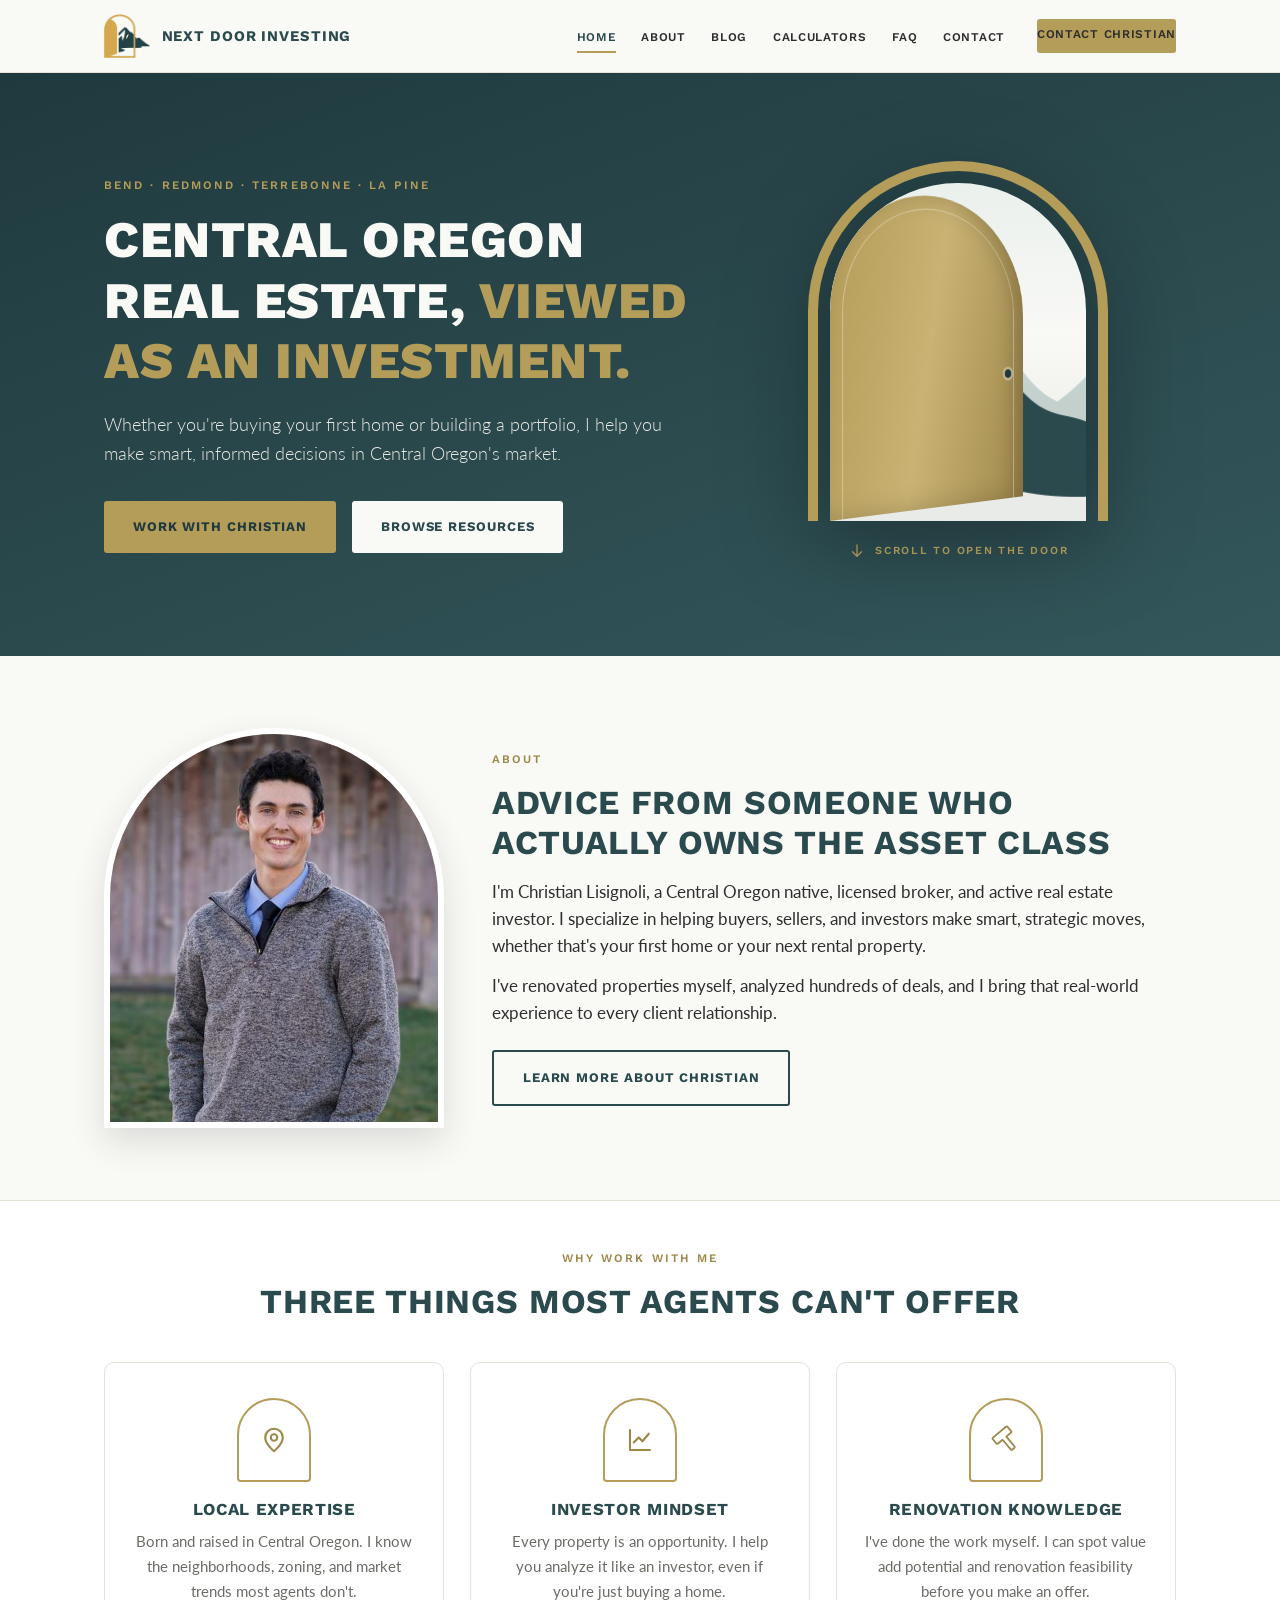
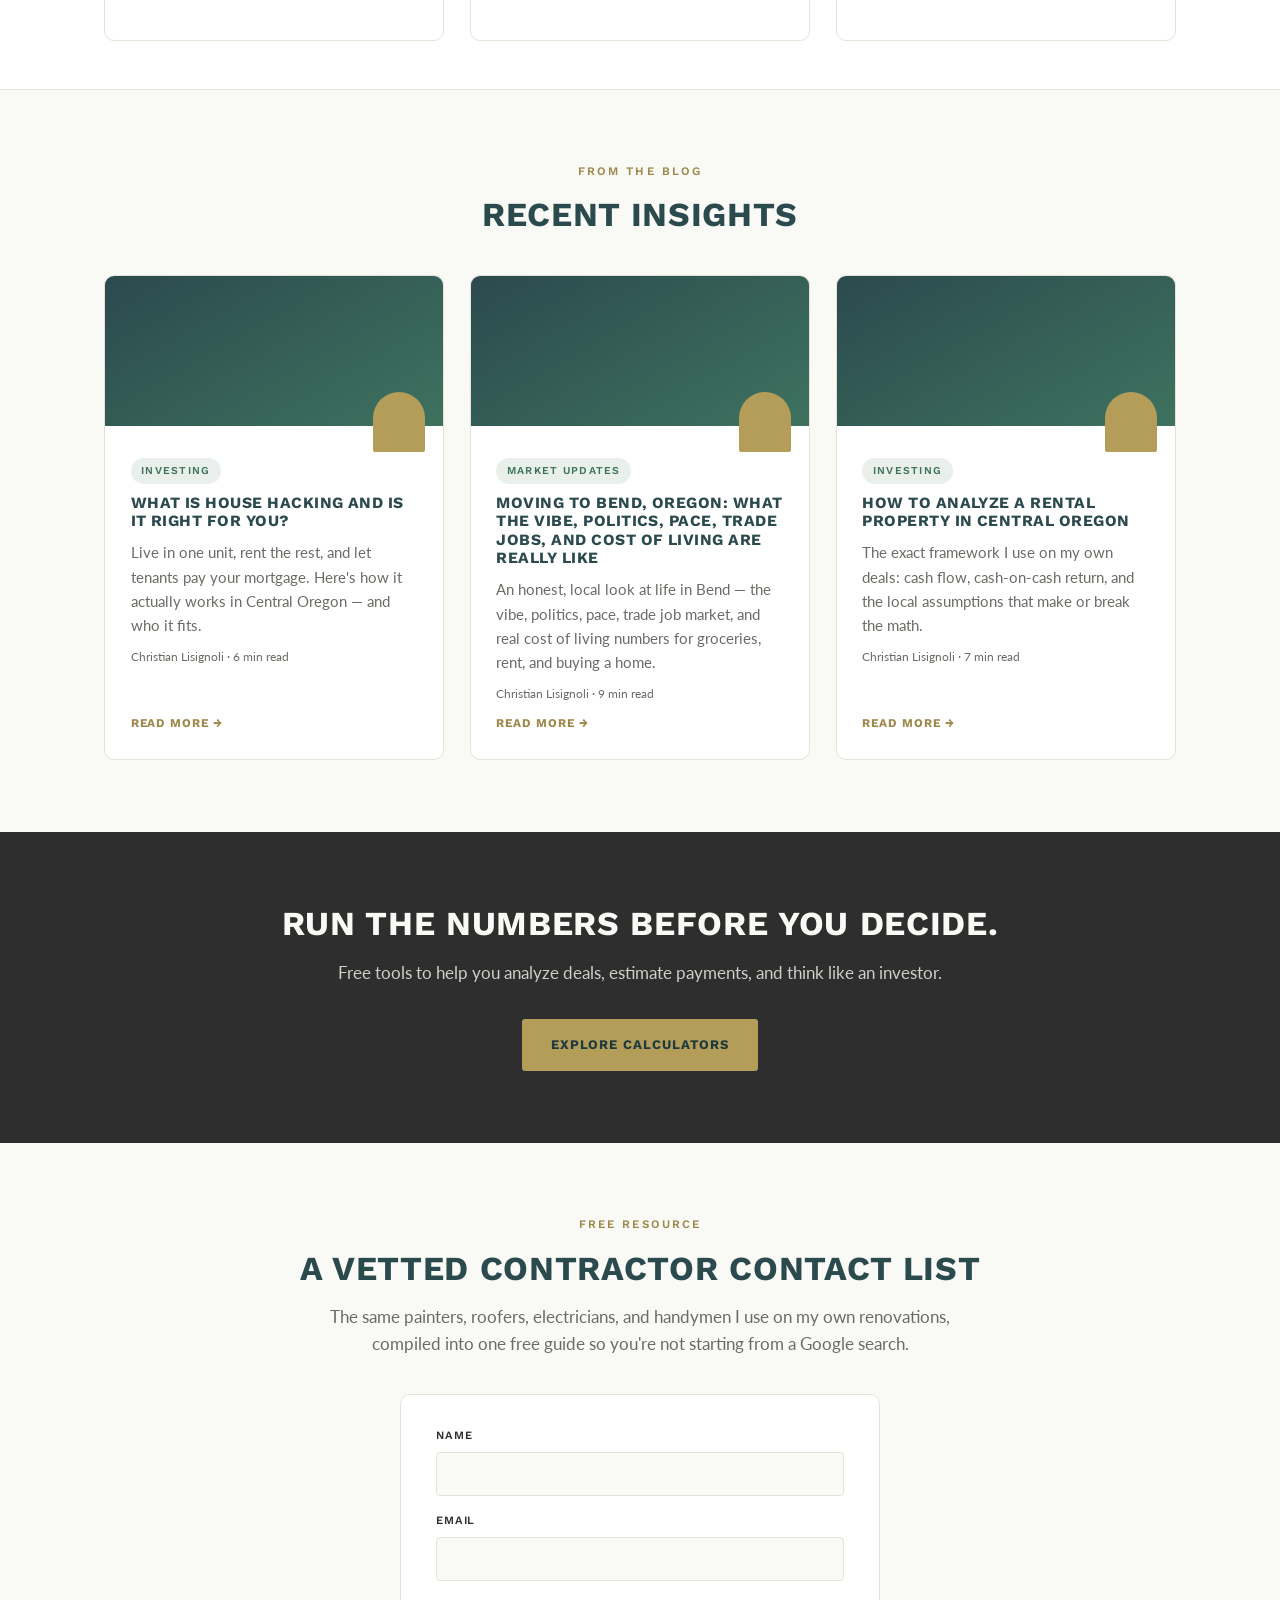
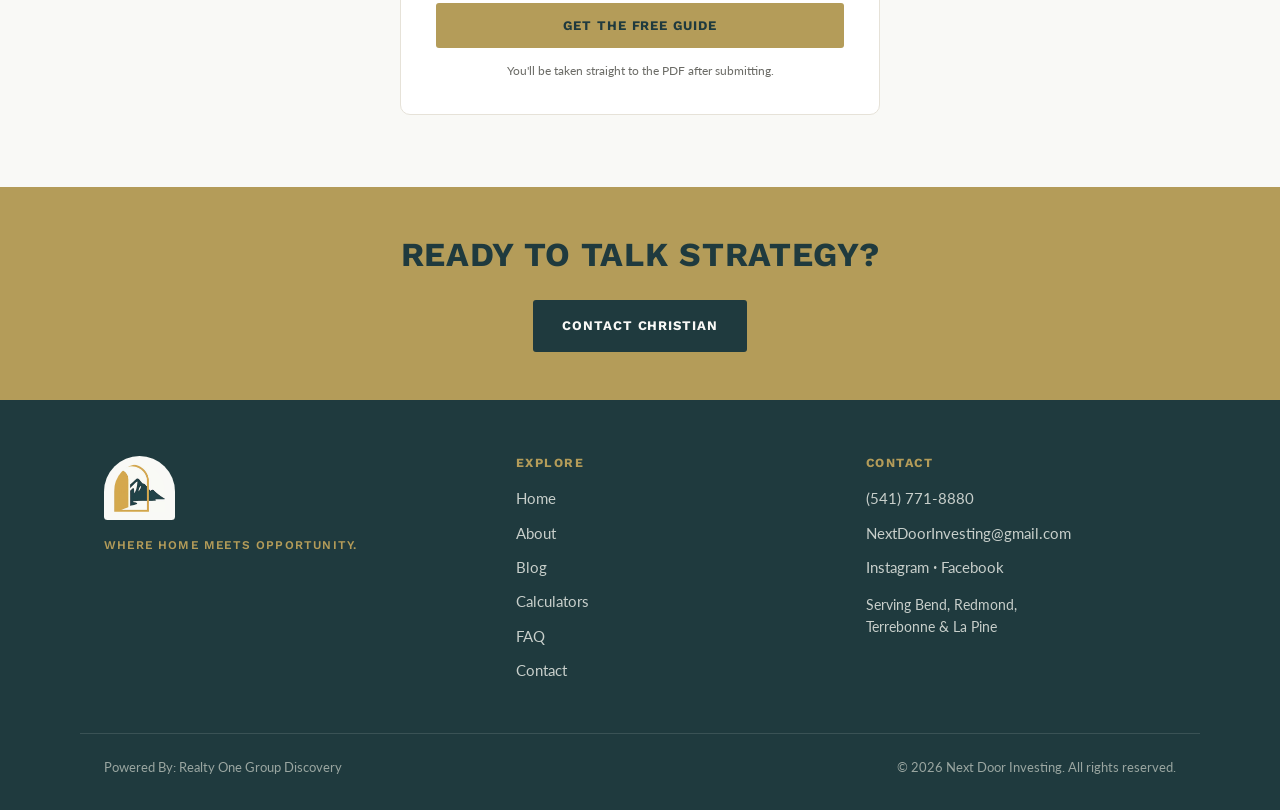
==== index.html @ 7c4bf910 "Update index.html" ====
<!DOCTYPE html>
<html lang="en">
<head>
  <!-- Google tag (gtag.js) -->
<script async src="https://www.googletagmanager.com/gtag/js?id=G-S4TYS4NQ2Z"></script>
<script>
  window.dataLayer = window.dataLayer || [];
  function gtag(){dataLayer.push(arguments);}
  gtag('js', new Date());

  gtag('config', 'G-S4TYS4NQ2Z');
</script>
<meta charset="UTF-8">
<meta name="viewport" content="width=device-width, initial-scale=1.0">
<title>Next Door Investing | Central Oregon Real Estate, Viewed as an Investment</title>
<meta name="description" content="Christian Lisignoli — Central Oregon real estate broker and active investor serving Bend, Redmond, Terrebonne, and La Pine. Smart, educational guidance for buyers, sellers, and investors.">
<link rel="canonical" href="https://www.selloregonhouses.com/">
<meta property="og:title" content="Next Door Investing | Central Oregon Real Estate, Viewed as an Investment">
<meta property="og:description" content="Christian Lisignoli — Central Oregon real estate broker and active investor serving Bend, Redmond, Terrebonne, and La Pine. Smart, educational guidance for buyers, sellers, and investors.">
<meta property="og:type" content="website">
<meta property="og:image" content="https://www.selloregonhouses.com/assets/logo-full.png">
<meta name="twitter:card" content="summary_large_image">
<link rel="preconnect" href="https://fonts.googleapis.com">
<link rel="preconnect" href="https://fonts.gstatic.com" crossorigin>
<link href="https://fonts.googleapis.com/css2?family=Work+Sans:wght@500;600;700;800&family=Lato:wght@300;400;700&display=swap" rel="stylesheet">
<link rel="stylesheet" href="assets/site.css">

</head>
  <script src="assets/booklet-form.js"></script>
<body data-page="home" data-root="">
<a class="skip" href="#main">Skip to content</a>
<svg width="0" height="0" style="position:absolute" aria-hidden="true">
<defs>
<symbol id="i-pin" viewBox="0 0 24 24"><path d="M12 21s-7-5.6-7-11a7 7 0 0 1 14 0c0 5.4-7 11-7 11Z"/><circle cx="12" cy="10" r="2.6"/></symbol>
<symbol id="i-chart" viewBox="0 0 24 24"><path d="M4 4v16h16"/><path d="M7 14l4-4 3 3 5-6"/></symbol>
<symbol id="i-hammer" viewBox="0 0 100 100"><g transform="translate(50,50) rotate(-40) translate(-50,-50)"><path d="M18 20 Q18 16 22 16 L78 16 Q82 16 82 20 L82 38 Q82 42 78 42 L58 42 L58 84 Q58 88 54 88 L46 88 Q42 88 42 84 L42 42 L22 42 Q18 42 18 38 Z" fill="none" stroke="#9D874A" stroke-width="6" stroke-linecap="round" stroke-linejoin="round"/></g></symbol>
<symbol id="i-key" viewBox="0 0 24 24"><circle cx="8" cy="8" r="4"/><path d="M11 11l9 9M17 17l2-2M14.5 19.5l2-2"/></symbol>
<symbol id="i-hands" viewBox="0 0 24 24"><path d="M3 12l4-4 5 2 4-3 5 4"/><path d="M9.5 13.5l2.5 2.5a1.6 1.6 0 0 0 2.3 0l4.7-4.7"/><path d="M3 12v5M21 11v6"/></symbol>
<symbol id="i-duplex" viewBox="0 0 24 24"><path d="M3 21V10l4.5-4L12 10v11M12 21V10l4.5-4L21 10v11M3 21h18"/><path d="M6.2 14h2M15.2 14h2"/></symbol>
<symbol id="i-map" viewBox="0 0 24 24"><path d="M9 4 3 6v14l6-2 6 2 6-2V4l-6 2-6-2ZM9 4v14M15 6v14"/></symbol>
<symbol id="i-arrow" viewBox="0 0 24 24"><path d="M12 4v14M6 13l6 6 6-6"/></symbol>
</defs>
</svg>
<main id="main">

  <div class="hero">
    <div class="wrap">
      <div>
        <span class="eyebrow" style="color:var(--gold)">Bend · Redmond · Terrebonne · La Pine</span>
        <h1>Central Oregon Real Estate, <em>Viewed as an Investment.</em></h1>
        <p>Whether you're buying your first home or building a portfolio, I help you make smart, informed decisions in Central Oregon's market.</p>
        <div class="hero-ctas">
          <a class="btn btn-gold" href="contact.html">Work With Christian</a>
          <a class="btn btn-light" href="blog/index.html">Browse Resources</a>
        </div>
      </div>
      <div class="door-scene" id="doorScene" role="img" aria-label="An open golden door revealing Central Oregon mountains — the Next Door Investing logo, animated">
        <div class="arch-outer">
          <div class="arch-inner">
            <svg class="mtn mtn-back" viewBox="-25 0 300 200" preserveAspectRatio="xMidYMax slice" aria-hidden="true">
              <path fill="#7C9A99" d="M0 200v-92c20-8 34-30 52-34 16 14 22 34 40 40 22-26 30-44 46-48 20 18 28 44 50 54 18-12 26-28 42-32 20 14 30 34 50 40 8 2 14 2 20 0v72Z" opacity=".7"/>
            </svg>
            <svg class="mtn mtn-front" viewBox="-45 0 300 200" preserveAspectRatio="xMidYMax slice" aria-hidden="true">
              <path fill="#2B4A4E" d="M0 200v-44c14-4 24-10 34-20C56 114 78 70 102 48c4-4 8-4 12 0 18 18 30 44 48 60 8 7 16 10 26 12 16 3 30 10 44 20 16 12 36 18 68 18v42Z"/>
              <path fill="#F9F9F6" d="M104 56c-6 8-12 18-18 28 4 2 8 0 12-4l8-10c3 4 5 9 9 12 3-9-5-18-11-26Z" opacity=".95"/>
              <path fill="#F9F9F6" d="M140 96c4 8 9 14 16 18-2-8-6-16-12-22-2 0-4 1-4 4Z" opacity=".9"/>
              <path fill="#F9F9F6" d="M0 178c34 2 58-8 88-10 38-2 66 12 104 12 42 0 78-12 108-22v42H0Z" opacity=".92"/>
            </svg>
            <div class="door" id="theDoor"><span class="knob"></span></div>
          </div>
        </div>
        <div class="scroll-hint" aria-hidden="true"><svg class="icon" style="stroke:var(--gold)"><use href="#i-arrow"/></svg><span>Scroll to open the door</span></div>
      </div>
    </div>
  </div>

  <section>
    <div class="wrap about-snap">
      <div class="about-photo arch"><img src="[data-uri]" alt="Christian Lisignoli, Central Oregon real estate broker and investor"></div>
      <div>
        <span class="eyebrow">About</span>
        <h2>Advice From Someone Who Actually Owns the Asset Class</h2>
        <p style="margin-top:1rem">I'm Christian Lisignoli, a Central Oregon native, licensed broker, and active real estate investor. I specialize in helping buyers, sellers, and investors make smart, strategic moves, whether that's your first home or your next rental property.</p>
        <p style="margin-top:.8rem">I've renovated properties myself, analyzed hundreds of deals, and I bring that real-world experience to every client relationship.</p>
        <p style="margin-top:1.4rem"><a class="btn btn-outline" href="about.html">Learn More About Christian</a></p>
      </div>
    </div>
  </section>

  <section class="section-tight" style="background:var(--white);border-top:1px solid var(--line);border-bottom:1px solid var(--line)">
    <div class="wrap center">
      <span class="eyebrow">Why Work With Me</span>
      <h2>Three Things Most Agents Can't Offer</h2>
      <div class="pillars">
        <div class="pillar">
          <div class="arch-frame"><svg class="icon" aria-hidden="true"><use href="#i-pin"/></svg></div>
          <h3>Local Expertise</h3>
          <p>Born and raised in Central Oregon. I know the neighborhoods, zoning, and market trends most agents don't.</p>
        </div>
        <div class="pillar">
          <div class="arch-frame"><svg class="icon" aria-hidden="true"><use href="#i-chart"/></svg></div>
          <h3>Investor Mindset</h3>
          <p>Every property is an opportunity. I help you analyze it like an investor, even if you're just buying a home.</p>
        </div>
        <div class="pillar">
          <div class="arch-frame"><svg class="icon" aria-hidden="true"><use href="#i-hammer"/></svg></div>
          <h3>Renovation Knowledge</h3>
          <p>I've done the work myself. I can spot value add potential and renovation feasibility before you make an offer.</p>
        </div>
      </div>
    </div>
  </section>

  <section>
    <div class="wrap">
      <div class="center">
        <span class="eyebrow">From the Blog</span>
        <h2>Recent Insights</h2>
      </div>
      <div class="cards" id="homeBlogCards">
  <div class="card">
    <div class="card-img"></div>
    <div class="card-body">
      <span class="tag">Investing</span>
      <h3>What Is House Hacking and Is It Right for You?</h3>
      <p>Live in one unit, rent the rest, and let tenants pay your mortgage.</p>
      <a class="more" href="blog/posts/house-hacking-101.html">Read More →</a>
    </div>
  </div>
  <div class="card">
    <div class="card-img"></div>
    <div class="card-body">
      <span class="tag">Market Updates</span>
      <h3>Moving to Bend, Oregon: What It's Really Like</h3>
      <p>An honest, local look at the vibe, pace, trade jobs, and cost of living.</p>
      <a class="more" href="blog/posts/moving-to-bend-oregon-guide.html">Read More →</a>
    </div>
  </div>
</div>
    </div>
  </section>

  <section class="band-dark">
    <div class="wrap">
      <h2>Run the Numbers Before You Decide.</h2>
      <p>Free tools to help you analyze deals, estimate payments, and think like an investor.</p>
      <a class="btn btn-gold" href="calculators.html">Explore Calculators</a>
    </div>
  </section>

 <section>
    <div class="wrap">
      <div class="center">
        <span class="eyebrow">Free Resource</span>
        <h2>A Vetted Contractor Contact List</h2>
        <p style="margin:1rem auto 0;color:var(--muted)">The same painters, roofers, electricians, and handymen I use on my own renovations, compiled into one free guide so you're not starting from a Google search.</p>
      </div>
      <div style="max-width:480px;margin:2.2rem auto 0;background:var(--white);border:1px solid var(--line);border-radius:10px;padding:2rem 2.2rem">
        <div id="boomlet-formArea">
          <form id="boomletForm">
            <label for="bk_name" style="display:block;font-family:'Work Sans',sans-serif;font-weight:600;font-size:.7rem;letter-spacing:.07em;text-transform:uppercase;margin-bottom:.4rem">Name</label>
            <input id="bk_name" name="name" type="text" required style="width:100%;padding:.75rem .9rem;border:1.5px solid var(--line);border-radius:4px;font-family:'Lato',sans-serif;font-size:.95rem;background:var(--bg);margin-bottom:1rem">
            <label for="bk_email" style="display:block;font-family:'Work Sans',sans-serif;font-weight:600;font-size:.7rem;letter-spacing:.07em;text-transform:uppercase;margin-bottom:.4rem">Email</label>
            <input id="bk_email" name="email" type="email" required style="width:100%;padding:.75rem .9rem;border:1.5px solid var(--line);border-radius:4px;font-family:'Lato',sans-serif;font-size:.95rem;background:var(--bg);margin-bottom:1.4rem">
            <button class="btn btn-gold" type="button" onclick="sendBooklet()" style="width:100%">Get the Free Guide</button>
            <p style="font-size:.78rem;color:var(--muted);margin-top:.8rem;text-align:center">You'll be taken straight to the PDF after submitting.</p>
          </form>
        </div>
      </div>
    </div>
  </section>

  <section class="band-gold section-tight">
    <div class="wrap">
      <h2>Ready to Talk Strategy?</h2>
      <a class="btn" style="background:var(--teal-deep);color:var(--bg)" href="contact.html">Contact Christian</a>
    </div>
  </section>

</main>
<script src="assets/site.js"></script>
<script src="assets/posts-data.js"></script>
<script>
function postCardHome(p){
 return `<div class="card" data-cat="${p.cat}">
   <div class="card-img"></div>
   <div class="card-body">
     <span class="tag">${p.cat}</span>
     <h3>${p.title}</h3>
     <p>${p.excerpt}</p>
     <p style="font-size:.78rem;color:var(--muted)">Christian Lisignoli · ${p.readMins} min read</p>
     <a class="more" href="blog/posts/${p.slug}.html">Read More →</a>
   </div></div>`;
}
const featured = POSTS.slice(0,3);
document.getElementById('homeBlogCards').innerHTML = featured.map(postCardHome).join('');
</script>
<script src="assets/door-animation.js"></script>
</body>
</html>
---- assets/site.css ----
:root{
  --gold:#B49C59;
  --gold-dark:#9D874A;
  --gold-soft:#F0E9D8;
  --teal:#2B4A4E;
  --teal-deep:#1F3A3E;
  --charcoal:#2E2E2E;
  --forest:#3E725F;
  --bg:#F9F9F6;
  --white:#FFFFFF;
  --line:#E6E2D8;
  --muted:#6B6B66;
}
*{margin:0;padding:0;box-sizing:border-box}
html{scroll-behavior:smooth}
body{font-family:'Lato',sans-serif;font-weight:400;color:var(--charcoal);background:var(--bg);line-height:1.65;font-size:16.5px}
h1,h2,h3,h4{font-family:'Work Sans',sans-serif;text-transform:uppercase;color:var(--teal);line-height:1.18}
h1{font-weight:800;letter-spacing:.01em}
h2{font-weight:700;font-size:clamp(1.5rem,3vw,2.1rem);letter-spacing:.02em}
h3{font-weight:700;font-size:1.05rem;letter-spacing:.04em}
p{max-width:68ch}
a{color:var(--forest)}
img{max-width:100%;display:block}
.wrap{max-width:1120px;margin:0 auto;padding:0 24px}
.eyebrow{font-family:'Work Sans',sans-serif;font-weight:600;text-transform:uppercase;letter-spacing:.18em;font-size:.72rem;color:var(--gold-dark);display:block;margin-bottom:.9rem}
.btn{display:inline-block;font-family:'Work Sans',sans-serif;font-weight:700;text-transform:uppercase;letter-spacing:.07em;font-size:.82rem;padding:.95rem 1.8rem;border-radius:3px;text-decoration:none;cursor:pointer;border:none;transition:transform .15s ease, box-shadow .15s ease}
.btn:focus-visible{outline:3px solid var(--forest);outline-offset:2px}
.btn-gold{background:var(--gold);color:var(--teal-deep)}
.btn-gold:hover{transform:translateY(-2px);box-shadow:0 8px 20px rgba(180,156,89,.35)}
.btn-outline{background:transparent;color:var(--teal);border:2px solid var(--teal)}
.btn-outline:hover{background:var(--teal);color:var(--bg)}
.btn-light{background:var(--bg);color:var(--teal)}
.btn-light:hover{transform:translateY(-2px)}

/* ---------- Nav ---------- */
header{position:sticky;top:0;z-index:50;background:rgba(249,249,246,.94);backdrop-filter:blur(8px);border-bottom:1px solid var(--line)}
.nav{display:flex;align-items:center;justify-content:space-between;height:72px}
.nav-logo{display:flex;align-items:center;gap:.7rem;text-decoration:none}
.nav-logo img{height:44px;width:auto}
.nav-logo span{font-family:'Work Sans',sans-serif;font-weight:700;text-transform:uppercase;letter-spacing:.06em;font-size:.92rem;color:var(--teal)}
.nav-links{display:flex;align-items:center;gap:1.6rem;list-style:none}
.nav-links a{font-family:'Work Sans',sans-serif;font-weight:600;text-transform:uppercase;letter-spacing:.06em;font-size:.74rem;color:var(--charcoal);text-decoration:none;padding:.4rem 0;border-bottom:2px solid transparent}
.nav-links a:hover,.nav-links a.active{color:var(--teal);border-bottom-color:var(--gold)}
.nav-cta{margin-left:.4rem;padding:.7rem 1.2rem;font-size:.74rem}
.hamburger{display:none;background:none;border:none;cursor:pointer;padding:8px}
.hamburger span{display:block;width:24px;height:2.5px;background:var(--teal);margin:5px 0;transition:.2s}
@media(max-width:920px){
  .nav-links{position:fixed;inset:72px 0 auto 0;background:var(--bg);flex-direction:column;gap:0;padding:1rem 0 1.5rem;border-bottom:1px solid var(--line);display:none}
  .nav-links.open{display:flex}
  .nav-links li{width:100%;text-align:center}
  .nav-links a{display:block;padding:.85rem 0}
  .hamburger{display:block}
}

/* ---------- Page switching ---------- */
.page{display:none}
.page.active{display:block;animation:fadein .35s ease}
@keyframes fadein{from{opacity:0;transform:translateY(8px)}to{opacity:1;transform:none}}
@media(prefers-reduced-motion:reduce){.page.active{animation:none}.btn:hover{transform:none}}

/* ---------- Hero ---------- */
.hero{position:relative;background:linear-gradient(160deg,var(--teal-deep) 0%,var(--teal) 55%,#33575B 100%);color:var(--bg);overflow:hidden}
.hero .wrap{display:grid;grid-template-columns:1.15fr .85fr;gap:3rem;align-items:center;padding-top:5.5rem;padding-bottom:5.5rem}
.hero h1{color:var(--bg);font-size:clamp(2rem,4.4vw,3.2rem);margin-bottom:1.2rem}
.hero h1 em{font-style:normal;color:var(--gold)}
.hero p{font-size:1.12rem;font-weight:300;color:#E8E8E2;margin-bottom:2rem}
.hero-ctas{display:flex;gap:1rem;flex-wrap:wrap}
/* ---- Interactive door (logo brought to life) ---- */
.door-scene{justify-self:center;text-align:center;perspective:1100px}
.arch-outer{width:min(300px,72vw);aspect-ratio:300/360;border:10px solid var(--gold);border-bottom:none;border-radius:999px 999px 0 0;padding:12px 12px 0;background:transparent;filter:drop-shadow(0 22px 44px rgba(0,0,0,.35))}
.arch-inner{position:relative;width:100%;height:100%;border-radius:999px 999px 0 0;overflow:hidden;background:linear-gradient(180deg,#EAF0EC 0%,#F9F9F6 45%,#E4E9E2 100%);perspective:900px}
.mtn{position:absolute;left:-12%;right:-12%;bottom:0;width:124%;height:78%;will-change:transform}
.mtn-back{height:88%;opacity:.55}
.door{position:absolute;inset:0;background:linear-gradient(100deg,var(--gold) 0%,#C9B273 48%,var(--gold-dark) 100%);border-radius:999px 999px 0 0;transform-origin:left center;transform:rotateY(12deg);will-change:transform;box-shadow:inset -14px 0 28px rgba(0,0,0,.18)}
.door::after{content:'';position:absolute;inset:14px 14px 0;border:1.5px solid rgba(249,249,246,.4);border-bottom:none;border-radius:999px 999px 0 0}
.knob{position:absolute;right:18px;top:56%;width:10px;height:10px;border-radius:50%;background:var(--teal-deep);box-shadow:0 0 0 3px rgba(249,249,246,.35)}
.scroll-hint{margin-top:1.3rem;display:inline-flex;align-items:center;gap:.55rem;font-family:'Work Sans',sans-serif;font-weight:600;font-size:.68rem;letter-spacing:.16em;text-transform:uppercase;color:var(--gold);opacity:.9;transition:opacity .4s}
.scroll-hint .icon{width:18px;height:18px;animation:bob 1.8s ease-in-out infinite}
.scroll-hint.gone{opacity:0}
@keyframes bob{0%,100%{transform:translateY(0)}50%{transform:translateY(5px)}}
@media(prefers-reduced-motion:reduce){.scroll-hint .icon{animation:none}.door{transform:rotateY(78deg)!important}.mtn{transform:none!important}}
@media(max-width:820px){.door-scene{margin-top:.5rem}}
.hero-mountains{position:absolute;bottom:-2px;left:0;right:0;height:90px;opacity:.18;pointer-events:none}
@media(max-width:820px){.hero .wrap{grid-template-columns:1fr;padding-top:3.5rem;padding-bottom:3.5rem}}

/* ---------- Sections ---------- */
section{padding:4.5rem 0}
.section-tight{padding:3rem 0}
.center{text-align:center}
.center p{margin-left:auto;margin-right:auto}

/* Arch motif — the signature element */
.arch{border-radius:999px 999px 10px 10px;overflow:hidden}
.arch-frame{width:74px;height:84px;border-radius:60px 60px 6px 6px;border:2.5px solid var(--gold);display:flex;align-items:center;justify-content:center;margin:0 auto 1.1rem;background:var(--white)}
.icon{width:30px;height:30px;fill:none;stroke:var(--gold-dark);stroke-width:1.7;stroke-linecap:round;stroke-linejoin:round}

/* About snapshot */
.about-snap{display:grid;grid-template-columns:340px 1fr;gap:3rem;align-items:center}
.about-photo{aspect-ratio:340/400;background:linear-gradient(170deg,var(--gold-soft),#DCD4BD);position:relative;border:6px solid var(--white);box-shadow:0 14px 34px rgba(46,46,46,.14)}
.about-photo img{width:100%;height:100%;object-fit:cover;object-position:top center}
@media(max-width:820px){.about-snap{grid-template-columns:1fr}.about-photo{max-width:300px;margin:0 auto}}

/* Pillars */
.pillars{display:grid;grid-template-columns:repeat(3,1fr);gap:1.6rem;margin-top:2.5rem}
.pillar{background:var(--white);border:1px solid var(--line);border-radius:10px;padding:2.2rem 1.7rem;text-align:center}
.pillar h3{margin-bottom:.6rem}
.pillar p{font-size:.95rem;color:var(--muted)}
@media(max-width:820px){.pillars{grid-template-columns:1fr}}

/* Cards */
.cards{display:grid;grid-template-columns:repeat(3,1fr);gap:1.6rem;margin-top:2.5rem}
@media(max-width:820px){.cards{grid-template-columns:1fr}}
.card{background:var(--white);border:1px solid var(--line);border-radius:10px;overflow:hidden;display:flex;flex-direction:column}
.card-img{height:150px;background:linear-gradient(150deg,var(--teal),var(--forest));position:relative}
.card-img::after{content:'';position:absolute;right:18px;bottom:-26px;width:52px;height:60px;border-radius:40px 40px 4px 4px;background:var(--gold)}
.card-body{padding:2rem 1.6rem 1.6rem;display:flex;flex-direction:column;gap:.6rem;flex:1}
.tag{align-self:flex-start;font-family:'Work Sans',sans-serif;font-weight:600;font-size:.66rem;letter-spacing:.12em;text-transform:uppercase;color:var(--forest);background:#E9F0EC;padding:.28rem .65rem;border-radius:99px}
.card h3{font-size:.98rem;letter-spacing:.03em}
.card p{font-size:.92rem;color:var(--muted)}
.card a.more{font-family:'Work Sans',sans-serif;font-weight:700;font-size:.74rem;letter-spacing:.08em;text-transform:uppercase;text-decoration:none;color:var(--gold-dark);margin-top:auto}
.card a.more:hover{color:var(--teal)}

/* Dark CTA band */
.band-dark{background:var(--charcoal);color:var(--bg);text-align:center}
.band-dark h2{color:var(--bg)}
.band-dark p{color:#CFCFC9;margin:1rem auto 2rem}
.band-gold{background:var(--gold);text-align:center}
.band-gold h2{color:var(--teal-deep);margin-bottom:1.6rem}

/* Testimonials */
.quote-cards{display:grid;grid-template-columns:repeat(auto-fit,minmax(280px,1fr));gap:1.6rem;margin-top:2.5rem}
.quote{background:var(--white);border:1px solid var(--line);border-radius:10px;padding:1.9rem 1.7rem}
.stars{color:var(--gold);letter-spacing:.15em;font-size:.95rem;margin-bottom:.8rem}
.quote p{font-size:.95rem;color:var(--charcoal)}
.quote .who{margin-top:1rem;font-family:'Work Sans',sans-serif;font-weight:600;font-size:.74rem;letter-spacing:.08em;text-transform:uppercase;color:var(--forest)}

/* Stats */
.stats{display:grid;grid-template-columns:repeat(3,1fr);gap:1.6rem;text-align:center;margin-top:2.5rem}
.stat{background:var(--white);border:1px solid var(--line);border-radius:10px;padding:2rem 1rem}
.stat .num{font-family:'Work Sans',sans-serif;font-weight:800;font-size:2rem;color:var(--gold-dark)}
.stat .lbl{font-size:.85rem;color:var(--muted);text-transform:uppercase;letter-spacing:.07em;font-family:'Work Sans',sans-serif;font-weight:600}
@media(max-width:700px){.stats{grid-template-columns:1fr}}

/* Specialties grid */
.spec-grid{display:grid;grid-template-columns:repeat(3,1fr);gap:1.6rem;margin-top:2.5rem}
@media(max-width:820px){.spec-grid{grid-template-columns:1fr 1fr}}
@media(max-width:560px){.spec-grid{grid-template-columns:1fr}}
.spec{background:var(--white);border:1px solid var(--line);border-radius:10px;padding:1.9rem 1.5rem;text-align:center}
.spec h3{font-size:.88rem;margin-top:.2rem}

/* Blog */
.filter-bar{display:flex;flex-wrap:wrap;gap:.6rem;margin:2rem 0 1rem}
.filter-bar button{font-family:'Work Sans',sans-serif;font-weight:600;font-size:.72rem;letter-spacing:.08em;text-transform:uppercase;padding:.5rem 1rem;border-radius:99px;border:1.5px solid var(--line);background:var(--white);color:var(--charcoal);cursor:pointer}
.filter-bar button.on{background:var(--teal);border-color:var(--teal);color:var(--bg)}
.newsletter{background:var(--white);border:1px solid var(--line);border-radius:10px;padding:2.2rem;margin-top:3rem;display:grid;grid-template-columns:1fr auto;gap:2rem;align-items:center}
@media(max-width:760px){.newsletter{grid-template-columns:1fr}}
.newsletter form{display:flex;gap:.7rem;flex-wrap:wrap}
.newsletter input{padding:.85rem 1rem;border:1.5px solid var(--line);border-radius:4px;font-family:'Lato',sans-serif;font-size:.95rem;min-width:170px}

/* Calculators */
.calc-grid{display:grid;grid-template-columns:1fr 1fr;gap:1.8rem;margin-top:2.5rem}
@media(max-width:920px){.calc-grid{grid-template-columns:1fr}}
.calc{background:var(--white);border:1px solid var(--line);border-radius:10px;padding:2.1rem 1.9rem;border-top:5px solid var(--gold)}
.calc h3{margin-bottom:.4rem}
.calc .sub{font-size:.88rem;color:var(--muted);margin-bottom:1.4rem}
.calc label{display:block;font-family:'Work Sans',sans-serif;font-weight:600;font-size:.7rem;letter-spacing:.07em;text-transform:uppercase;color:var(--charcoal);margin:.85rem 0 .3rem}
.calc input{width:100%;padding:.7rem .85rem;border:1.5px solid var(--line);border-radius:4px;font-family:'Lato',sans-serif;font-size:1rem;background:var(--bg)}
.calc input:focus{outline:2px solid var(--gold);border-color:var(--gold)}
.in-row{display:grid;grid-template-columns:1fr 1fr;gap:1rem}
@media(max-width:560px){.in-row{grid-template-columns:1fr}}
.calc-out{margin-top:1.5rem;background:var(--bg);border:1.5px solid var(--gold);border-radius:60px 60px 8px 8px;padding:1.8rem 1.5rem 1.4rem;text-align:center}
.calc-out .big{font-family:'Work Sans',sans-serif;font-weight:800;font-size:1.7rem;color:var(--gold-dark)}
.calc-out .lbl{font-family:'Work Sans',sans-serif;font-weight:600;font-size:.68rem;letter-spacing:.1em;text-transform:uppercase;color:var(--muted)}
.calc-out .rows{margin-top:1rem;display:grid;gap:.35rem;text-align:left}
.calc-out .rows div{display:flex;justify-content:space-between;font-size:.92rem;border-bottom:1px dashed var(--line);padding:.3rem 0}
.calc-out .rows b{color:var(--teal)}
.calc .note{font-size:.8rem;color:var(--muted);margin-top:1rem;font-style:italic}
.calc .talk{margin-top:1.1rem;display:block;font-family:'Work Sans',sans-serif;font-weight:700;font-size:.74rem;letter-spacing:.08em;text-transform:uppercase;color:var(--gold-dark);text-decoration:none}
.calc .talk:hover{color:var(--teal)}

/* FAQ */
.faq-cat{margin-top:2.8rem}
.faq-cat h2{font-size:1.15rem;border-left:4px solid var(--gold);padding-left:.9rem;margin-bottom:1.1rem}
details{background:var(--white);border:1px solid var(--line);border-radius:8px;margin-bottom:.7rem;overflow:hidden}
summary{cursor:pointer;padding:1.05rem 1.3rem;font-family:'Work Sans',sans-serif;font-weight:600;font-size:.88rem;color:var(--teal);list-style:none;display:flex;justify-content:space-between;align-items:center;gap:1rem}
summary::-webkit-details-marker{display:none}
summary::after{content:'+';font-size:1.3rem;color:var(--gold-dark);flex-shrink:0;transition:transform .2s}
details[open] summary::after{transform:rotate(45deg)}
details .a{padding:0 1.3rem 1.2rem;font-size:.95rem;color:var(--charcoal)}
details .a p{margin-bottom:.6rem}

/* Contact */
.contact-grid{display:grid;grid-template-columns:1.2fr .8fr;gap:3rem;margin-top:2.5rem}
@media(max-width:820px){.contact-grid{grid-template-columns:1fr}}
.cform{background:var(--white);border:1px solid var(--line);border-radius:10px;padding:2.2rem}
.cform label{display:block;font-family:'Work Sans',sans-serif;font-weight:600;font-size:.7rem;letter-spacing:.07em;text-transform:uppercase;margin:1rem 0 .3rem}
.cform input,.cform select,.cform textarea{width:100%;padding:.8rem .9rem;border:1.5px solid var(--line);border-radius:4px;font-family:'Lato',sans-serif;font-size:.98rem;background:var(--bg)}
.cform input:focus,.cform select:focus,.cform textarea:focus{outline:2px solid var(--gold);border-color:var(--gold)}
.cinfo{display:flex;flex-direction:column;gap:1.2rem}
.cinfo .block{background:var(--white);border:1px solid var(--line);border-radius:10px;padding:1.6rem}
.cinfo .block h3{font-size:.82rem;margin-bottom:.45rem}
.region{font-family:'Work Sans',sans-serif;font-weight:600;font-size:.78rem;letter-spacing:.1em;text-transform:uppercase;color:var(--forest)}

/* Footer */
footer{background:var(--teal-deep);color:#C8CFCB;padding:3.5rem 0 2rem;margin-top:0}
.foot-grid{display:grid;grid-template-columns:1.2fr 1fr 1fr;gap:2.5rem}
@media(max-width:760px){.foot-grid{grid-template-columns:1fr}}
footer img{height:64px;width:auto;background:var(--bg);border-radius:40px 40px 4px 4px;padding:8px 10px}
footer h4{color:var(--gold);font-size:.78rem;letter-spacing:.12em;margin-bottom:.9rem}
footer ul{list-style:none}
footer li{margin-bottom:.45rem}
footer a{color:#C8CFCB;text-decoration:none;font-size:.92rem}
footer a:hover{color:var(--gold)}
.foot-tag{font-family:'Work Sans',sans-serif;font-weight:600;font-size:.74rem;letter-spacing:.1em;text-transform:uppercase;color:var(--gold);margin-top:1rem}
.foot-bottom{border-top:1px solid rgba(255,255,255,.12);margin-top:2.6rem;padding-top:1.4rem;display:flex;justify-content:space-between;gap:1rem;flex-wrap:wrap;font-size:.82rem;color:#9AA6A1}
.skip{position:absolute;left:-9999px;top:0;background:var(--gold);color:var(--teal-deep);padding:.6rem 1rem;z-index:100;font-family:'Work Sans',sans-serif}
.skip:focus{left:0}

/* ---------- Multi-page additions: header/footer used site-wide ---------- */
.nav-links a.active{color:var(--teal);border-bottom-color:var(--gold)}

/* ---------- Blog listing page (standalone) ---------- */
.breadcrumb{font-family:'Work Sans',sans-serif;font-weight:600;font-size:.72rem;letter-spacing:.07em;text-transform:uppercase;color:var(--muted);margin-bottom:1.2rem}
.breadcrumb a{color:var(--forest);text-decoration:none}
.breadcrumb a:hover{text-decoration:underline}
.breadcrumb span{color:var(--muted);margin:0 .4rem}

/* ---------- Article page ---------- */
.article-hero{background:linear-gradient(160deg,var(--teal-deep) 0%,var(--teal) 100%);color:var(--bg);padding:3.5rem 0 3rem}
.article-hero .wrap{max-width:760px}
.article-hero .tag{background:rgba(249,249,246,.14);color:var(--gold)}
.article-hero h1{color:var(--bg);font-size:clamp(1.6rem,3.6vw,2.4rem);margin:1rem 0 1.2rem}
.article-meta{display:flex;gap:1.2rem;flex-wrap:wrap;font-size:.85rem;color:#C9D2CE;font-family:'Work Sans',sans-serif;letter-spacing:.03em}
.article-body{max-width:700px;margin:0 auto;padding:3rem 24px}
.article-body p{max-width:none;margin-bottom:1.3rem;font-size:1.05rem}
.article-body h2{font-size:1.4rem;margin:2.4rem 0 1rem}
.article-body h3{font-size:1.1rem;margin:1.8rem 0 .8rem;text-transform:none;color:var(--charcoal);font-weight:700}
.article-body ul,.article-body ol{margin:0 0 1.3rem 1.4rem}
.article-body li{margin-bottom:.5rem;font-size:1.05rem}
.article-body blockquote{border-left:4px solid var(--gold);padding:.4rem 0 .4rem 1.3rem;margin:1.6rem 0;font-style:italic;color:var(--teal);font-size:1.08rem}
.article-callout{background:var(--gold-soft);border-radius:8px;padding:1.5rem 1.7rem;margin:2rem 0;border-left:4px solid var(--gold)}
.article-callout p{margin-bottom:0;font-size:.98rem}
.share-row{display:flex;align-items:center;gap:1rem;margin:2.5rem 0;padding:1.5rem 0;border-top:1px solid var(--line);border-bottom:1px solid var(--line)}
.share-row span{font-family:'Work Sans',sans-serif;font-weight:600;font-size:.74rem;letter-spacing:.08em;text-transform:uppercase;color:var(--muted)}
.share-row a{display:flex;align-items:center;justify-content:center;width:36px;height:36px;border-radius:50%;background:var(--bg);border:1px solid var(--line);color:var(--teal);text-decoration:none}
.share-row a:hover{background:var(--gold);color:var(--teal-deep);border-color:var(--gold)}
.author-box{display:flex;gap:1.2rem;align-items:center;background:var(--white);border:1px solid var(--line);border-radius:10px;padding:1.6rem;margin-top:2.5rem}
.author-box img{width:64px;height:64px;border-radius:50%;object-fit:cover;flex-shrink:0}
.author-box h4{font-size:.85rem;margin-bottom:.3rem;color:var(--teal)}
.author-box p{font-size:.88rem;color:var(--muted);margin:0}
.related-posts{background:var(--white);border-top:1px solid var(--line);padding:3.5rem 0}
.cta-inline{background:var(--charcoal);color:var(--bg);border-radius:10px;padding:2.2rem;text-align:center;margin:2.5rem 0}
.cta-inline h3{color:var(--bg);margin-bottom:.8rem;font-size:1.05rem}
.cta-inline a{margin-top:.3rem}
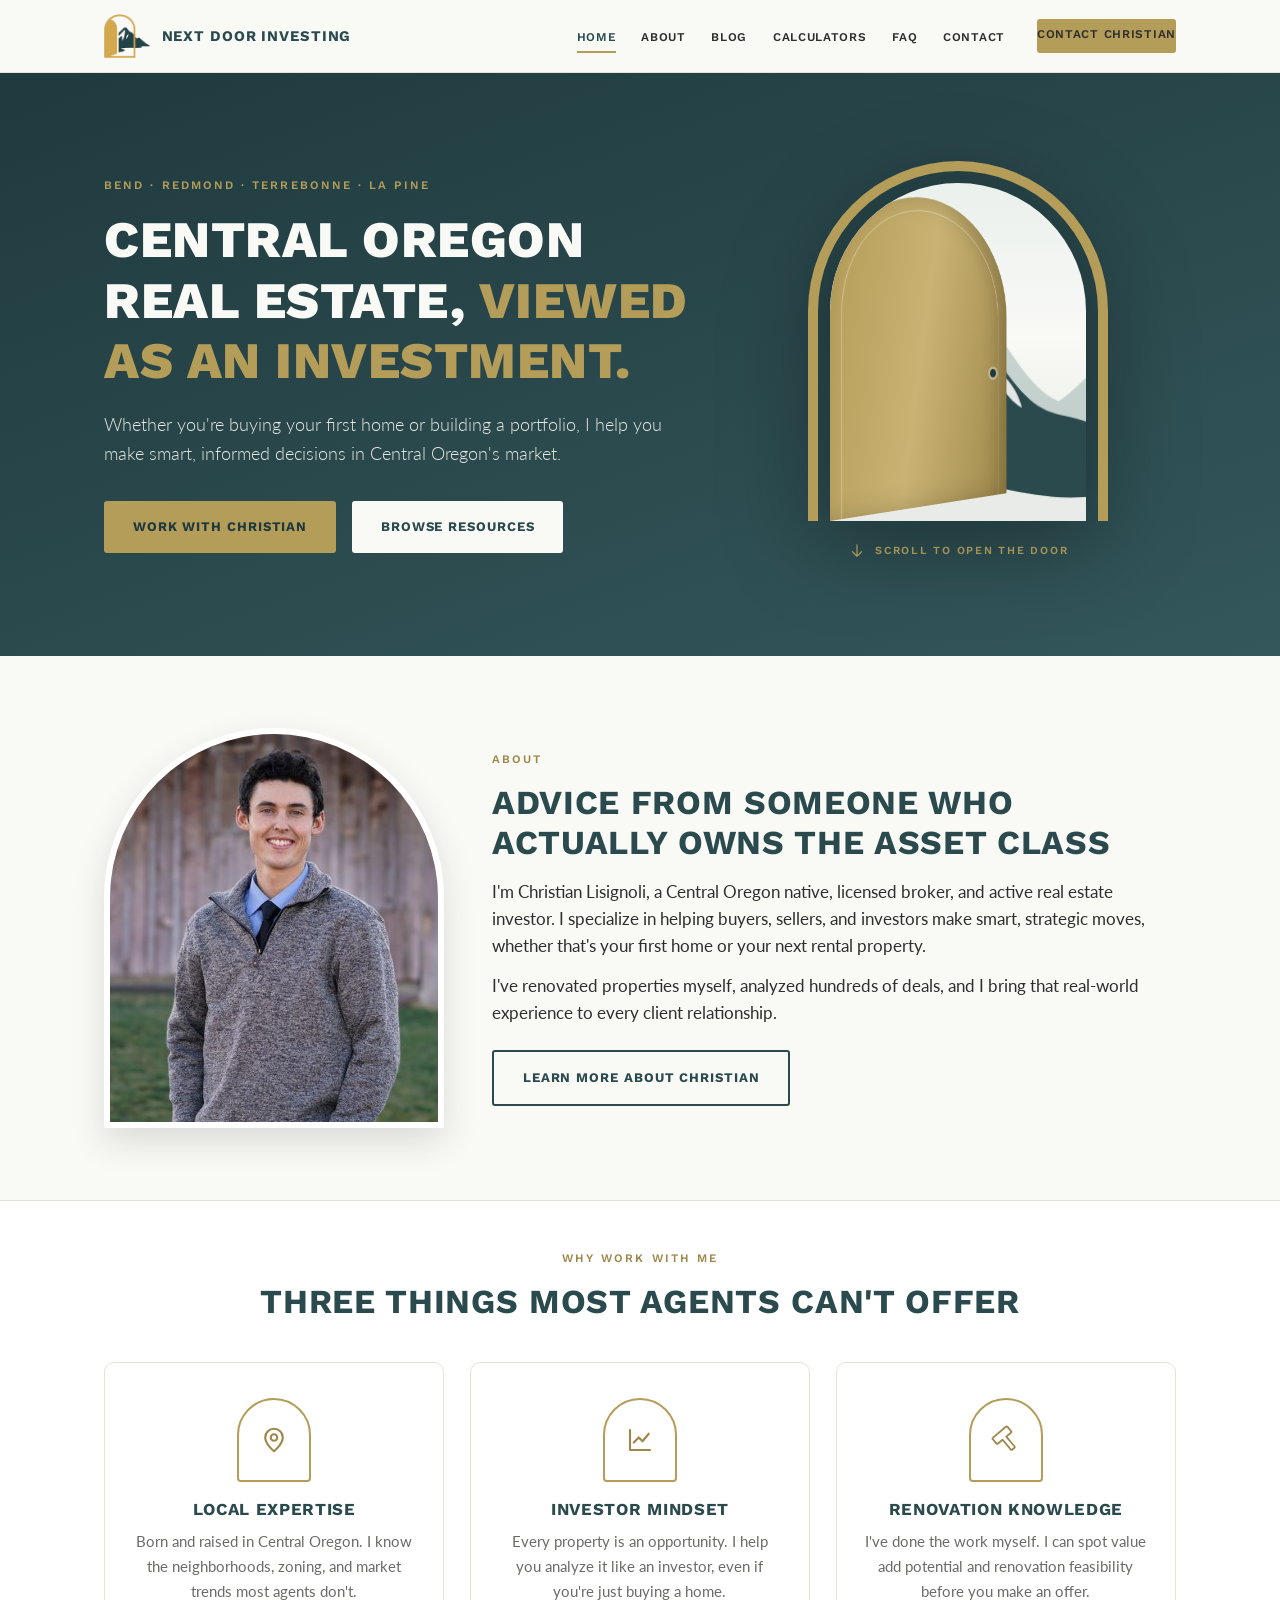
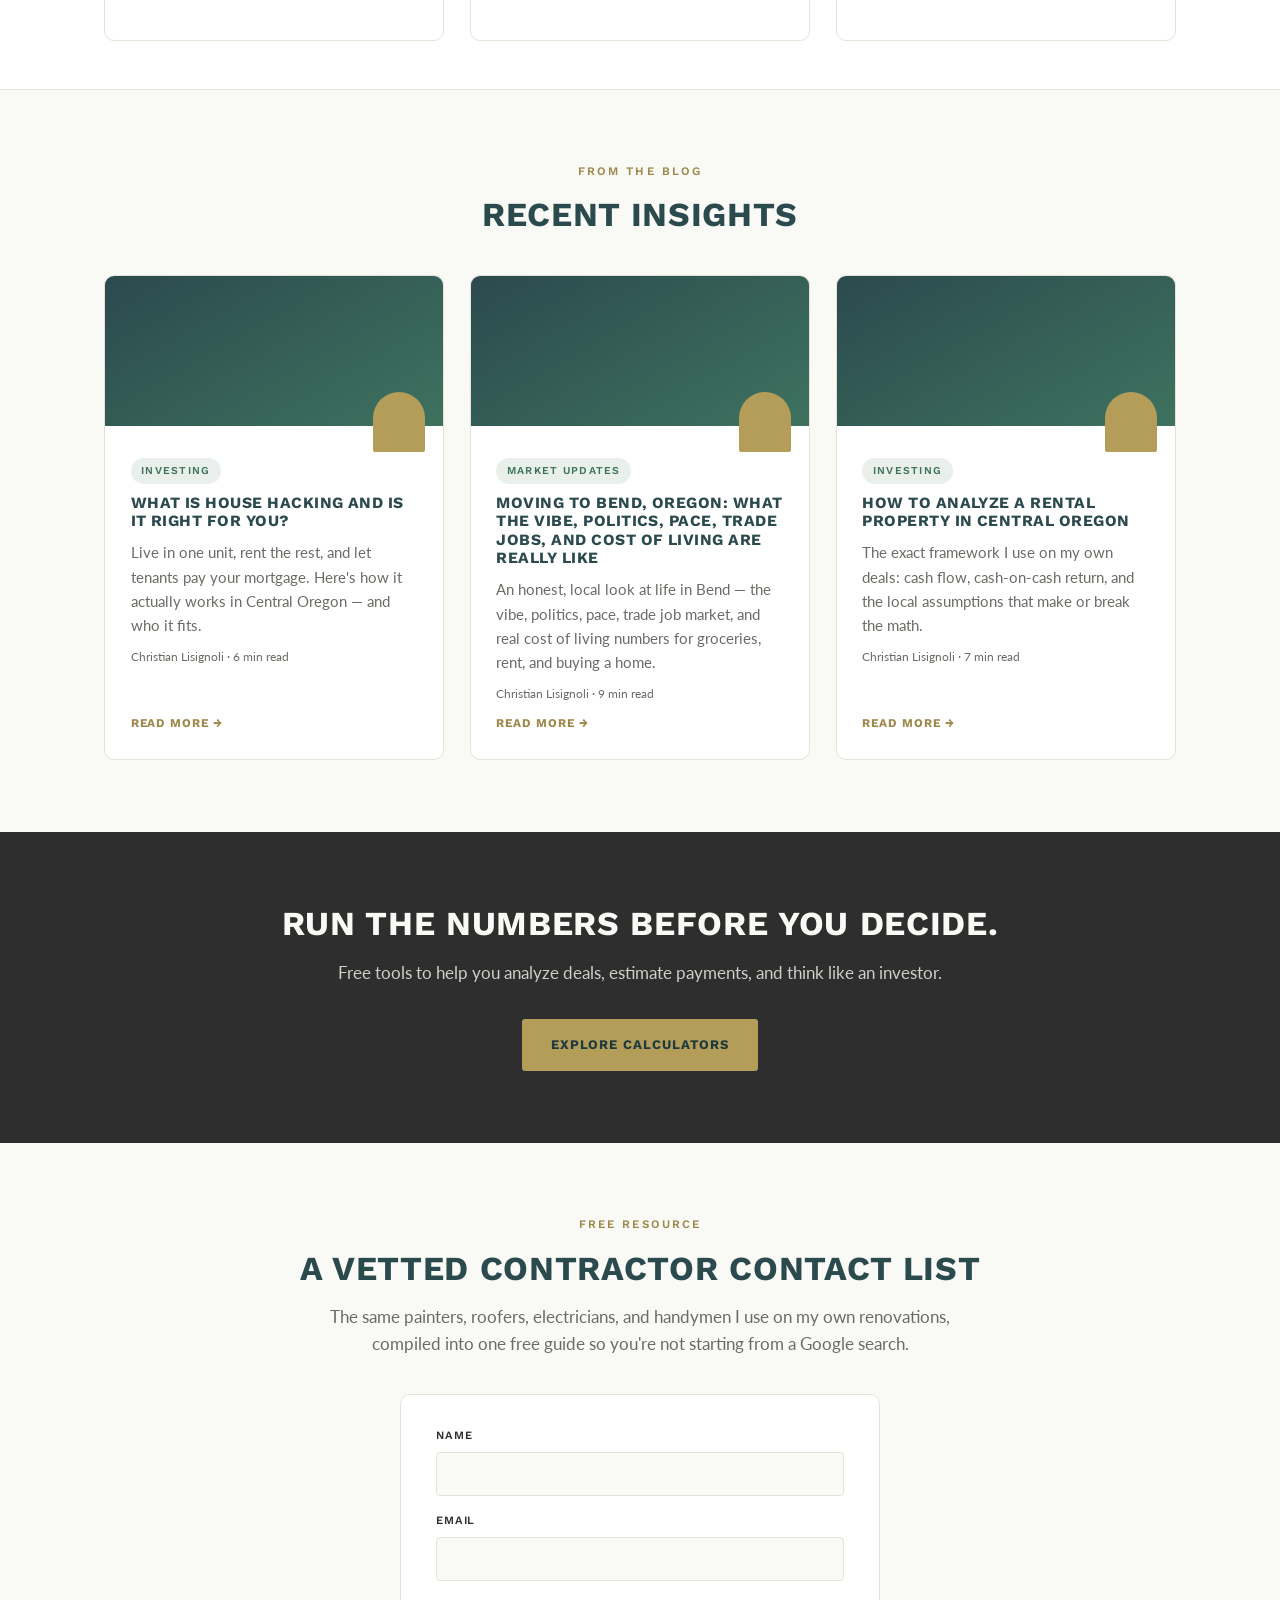
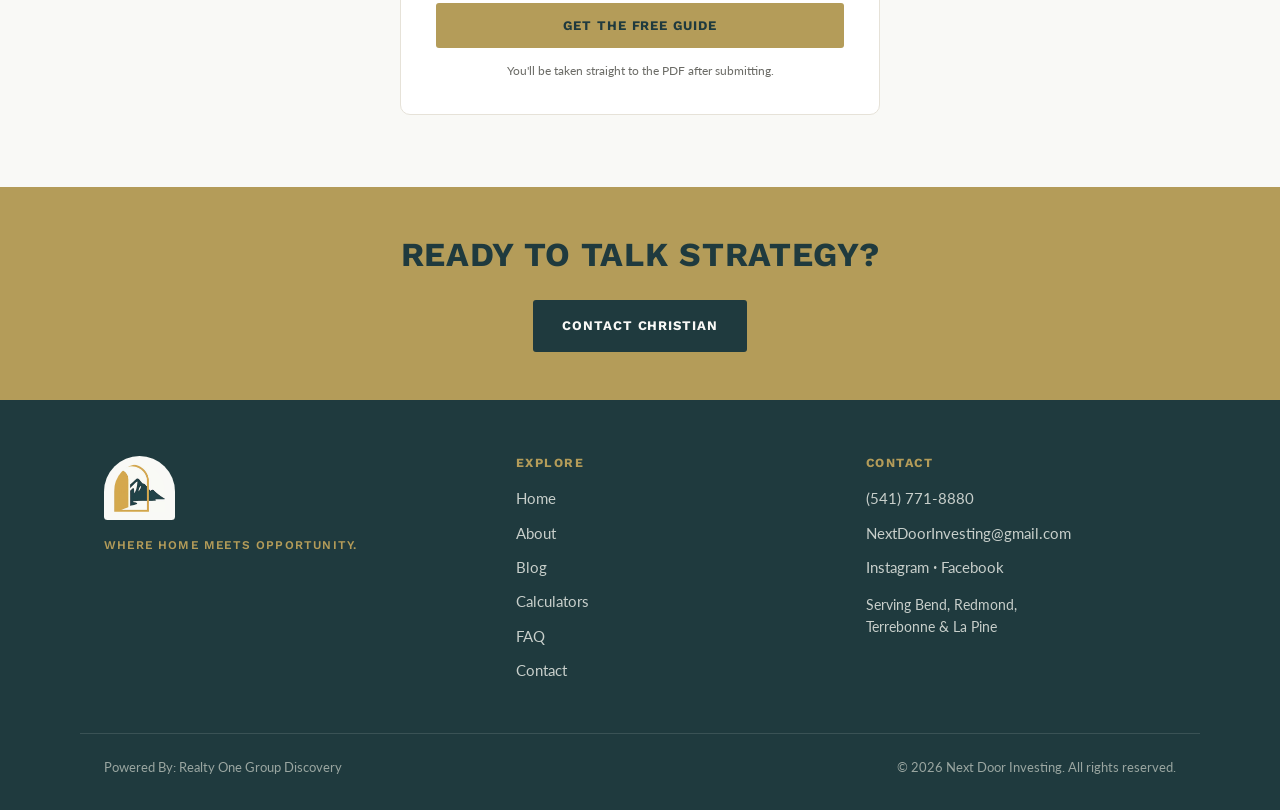
==== commit 15d1bde5: "Update index.html Line 143?" ====
--- a/index.html
+++ b/index.html
@@ -134,6 +134,14 @@
       <h3>Moving to Bend, Oregon: What It's Really Like</h3>
       <p>An honest, local look at the vibe, pace, trade jobs, and cost of living.</p>
       <a class="more" href="blog/posts/moving-to-bend-oregon-guide.html">Read More →</a>
+    </div>
+    <div class="card">
+    <div class="card-img"></div>
+    <div class="card-body">
+      <span class="tag">Investing</span>
+      <h3>How to Analyze a Rental Property in Central Oregon</h3>
+      <p>The exact framework I use on my own deals: cash flow, cash-on-cash return, and the local assumptions that make or break the math.</p>
+      <a class="more" href="blog/posts/how-to-analyze-a-rental-property-central-oregon.html">Read More →</a>
     </div>
   </div>
 </div>
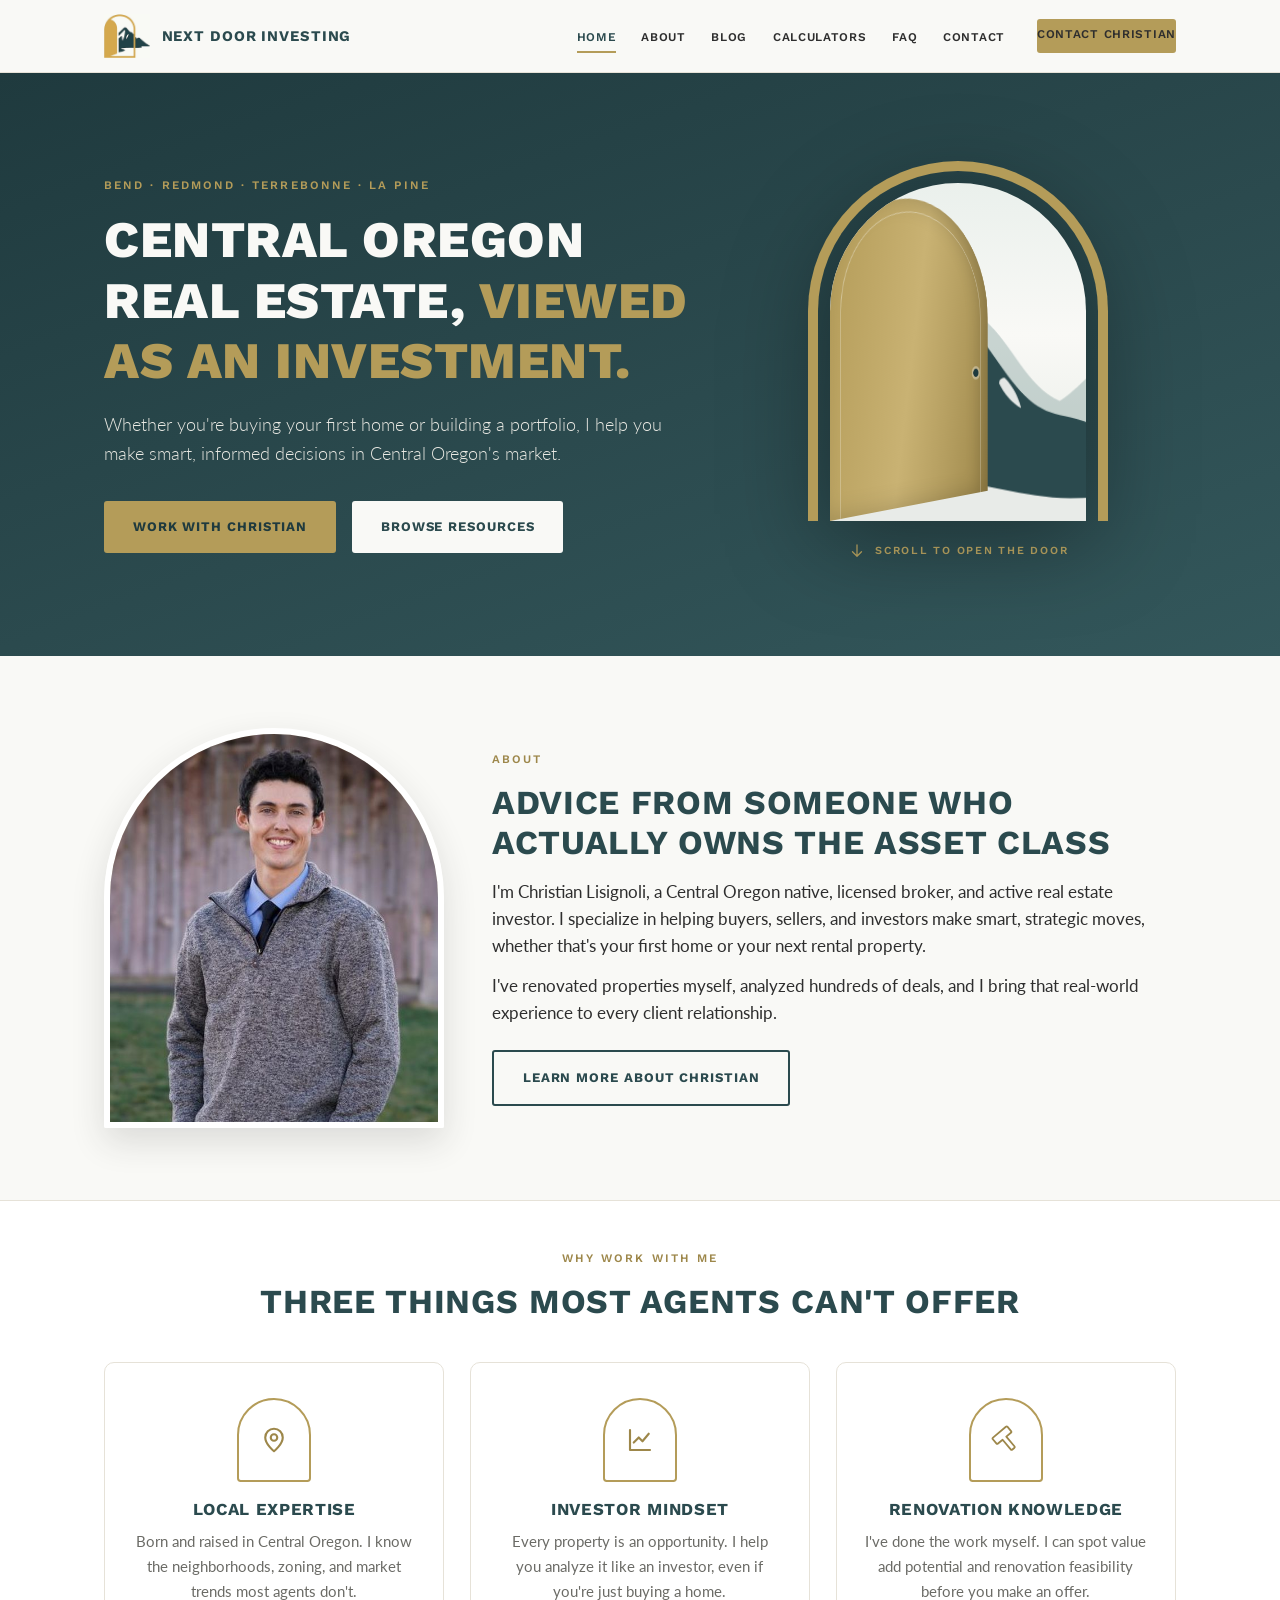
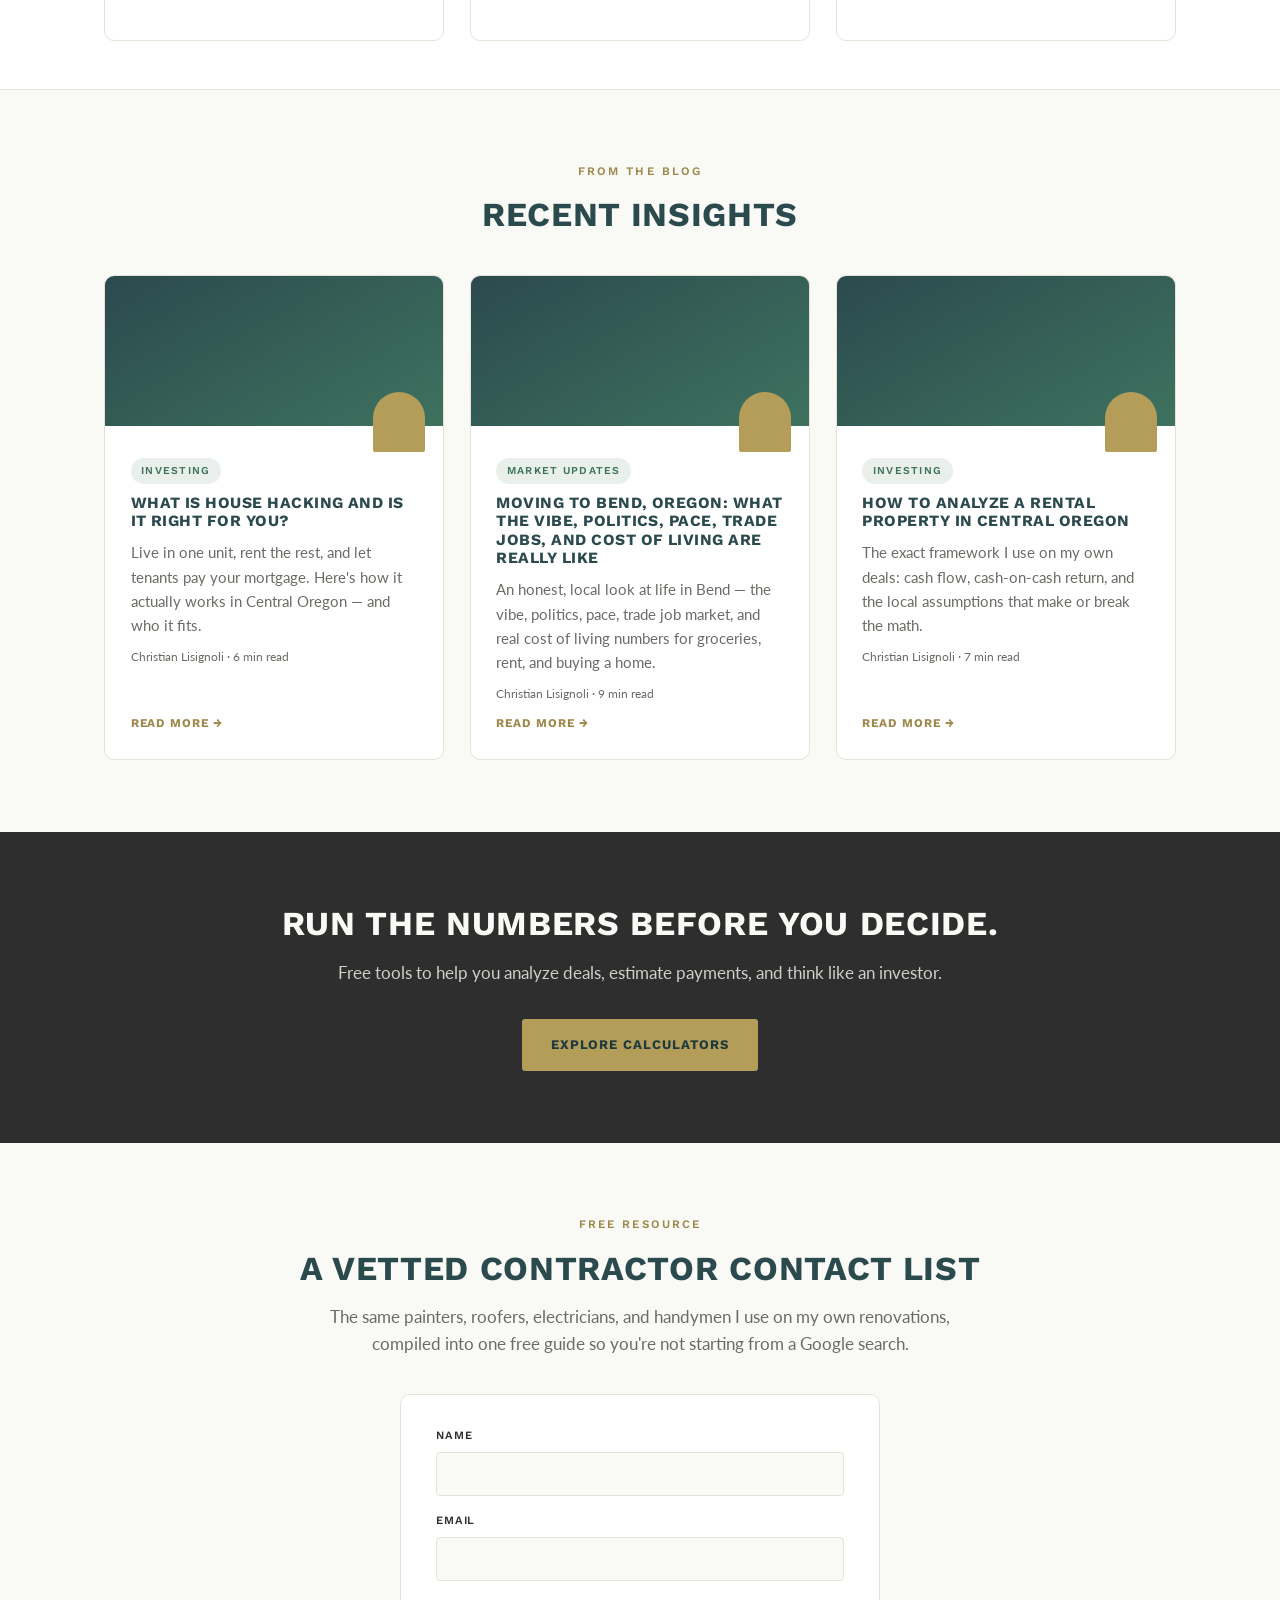
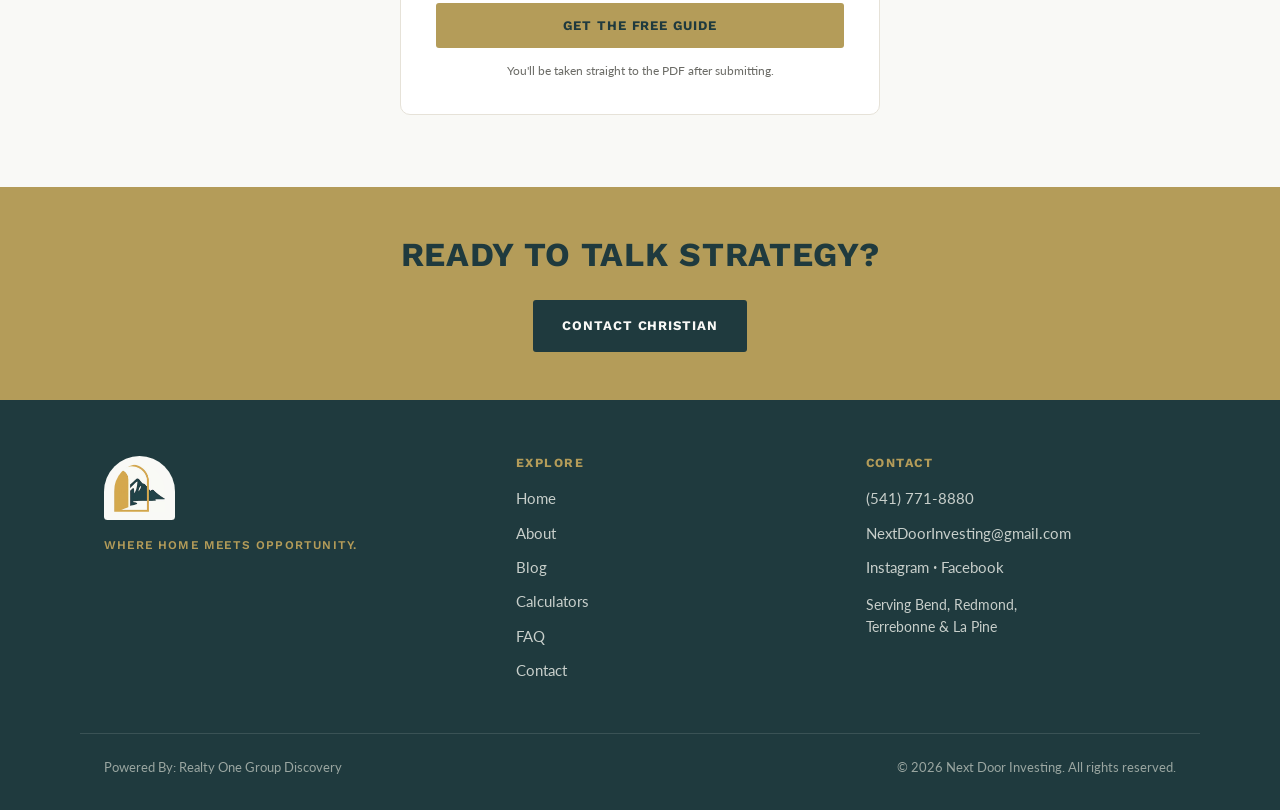
==== commit de9d5800: "Update index.html" ====
--- a/index.html
+++ b/index.html
@@ -135,6 +135,7 @@
       <p>An honest, local look at the vibe, pace, trade jobs, and cost of living.</p>
       <a class="more" href="blog/posts/moving-to-bend-oregon-guide.html">Read More →</a>
     </div>
+   </div>
     <div class="card">
     <div class="card-img"></div>
     <div class="card-body">
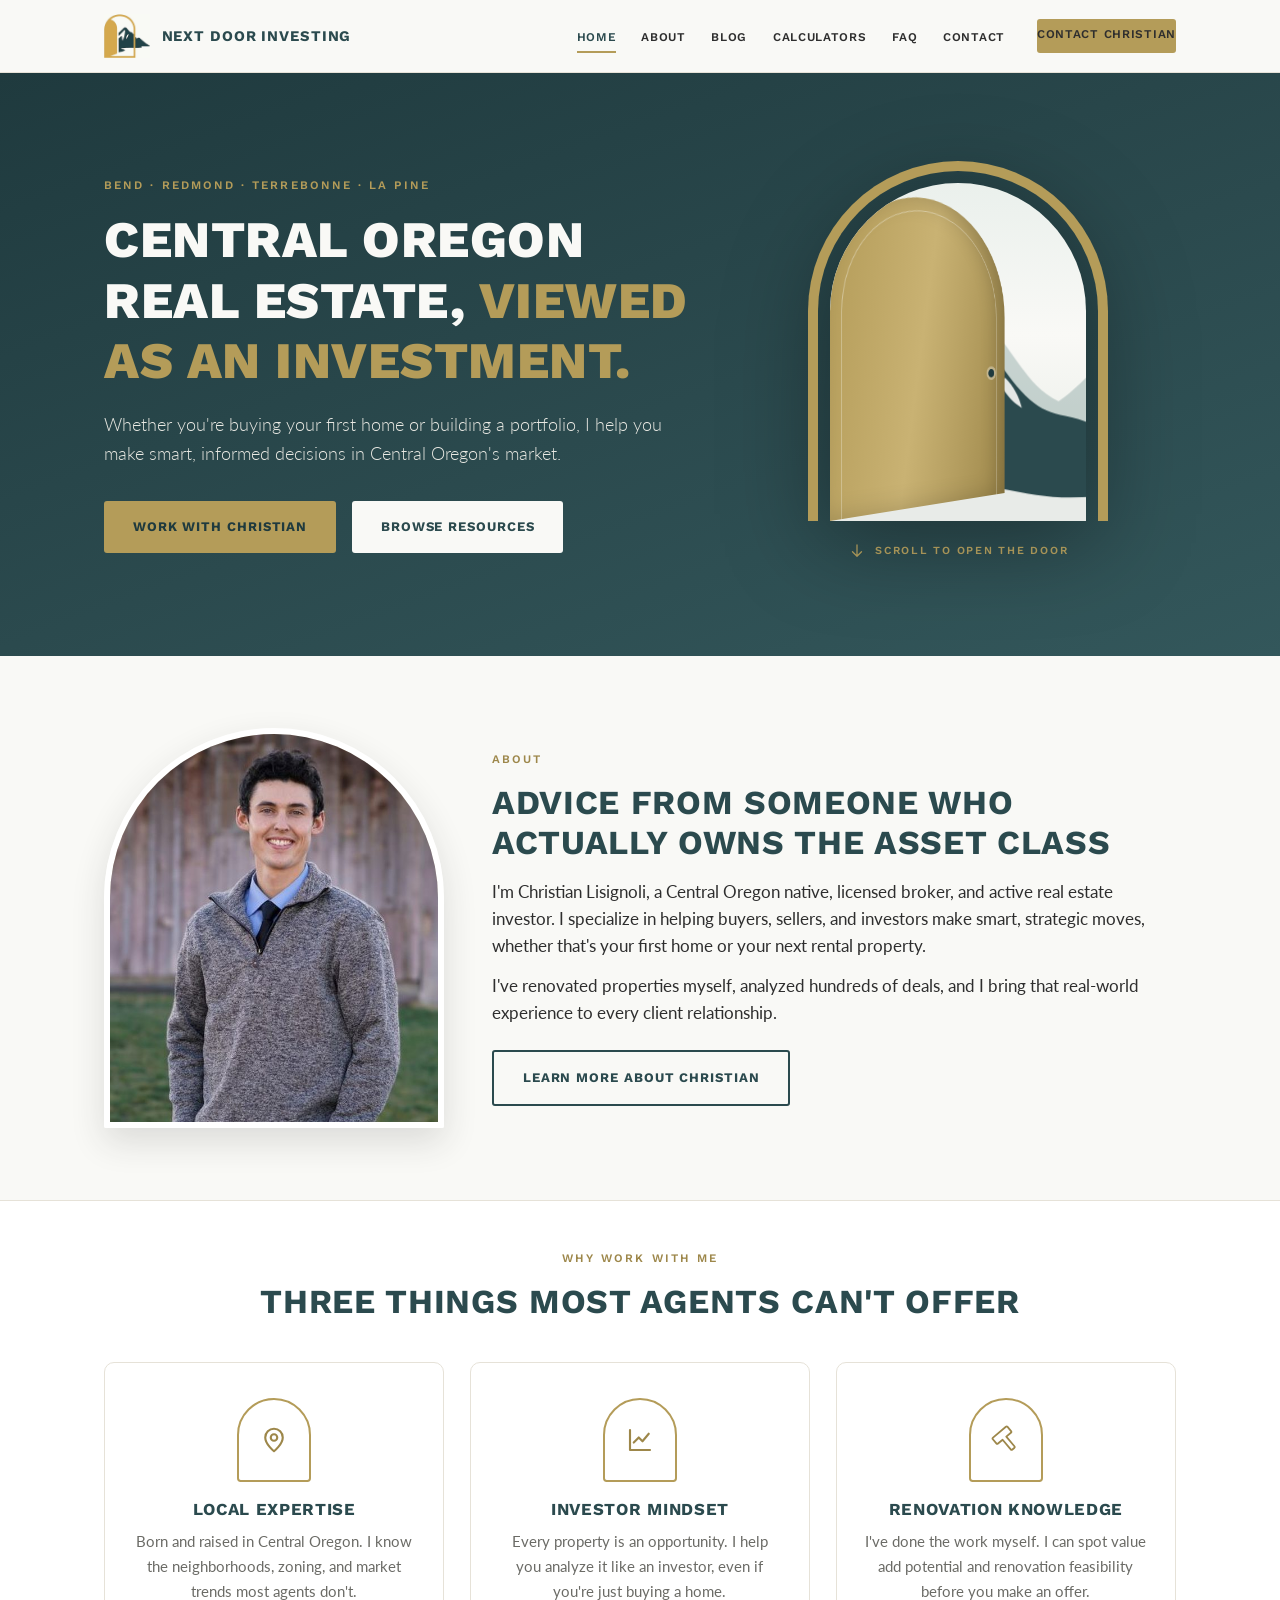
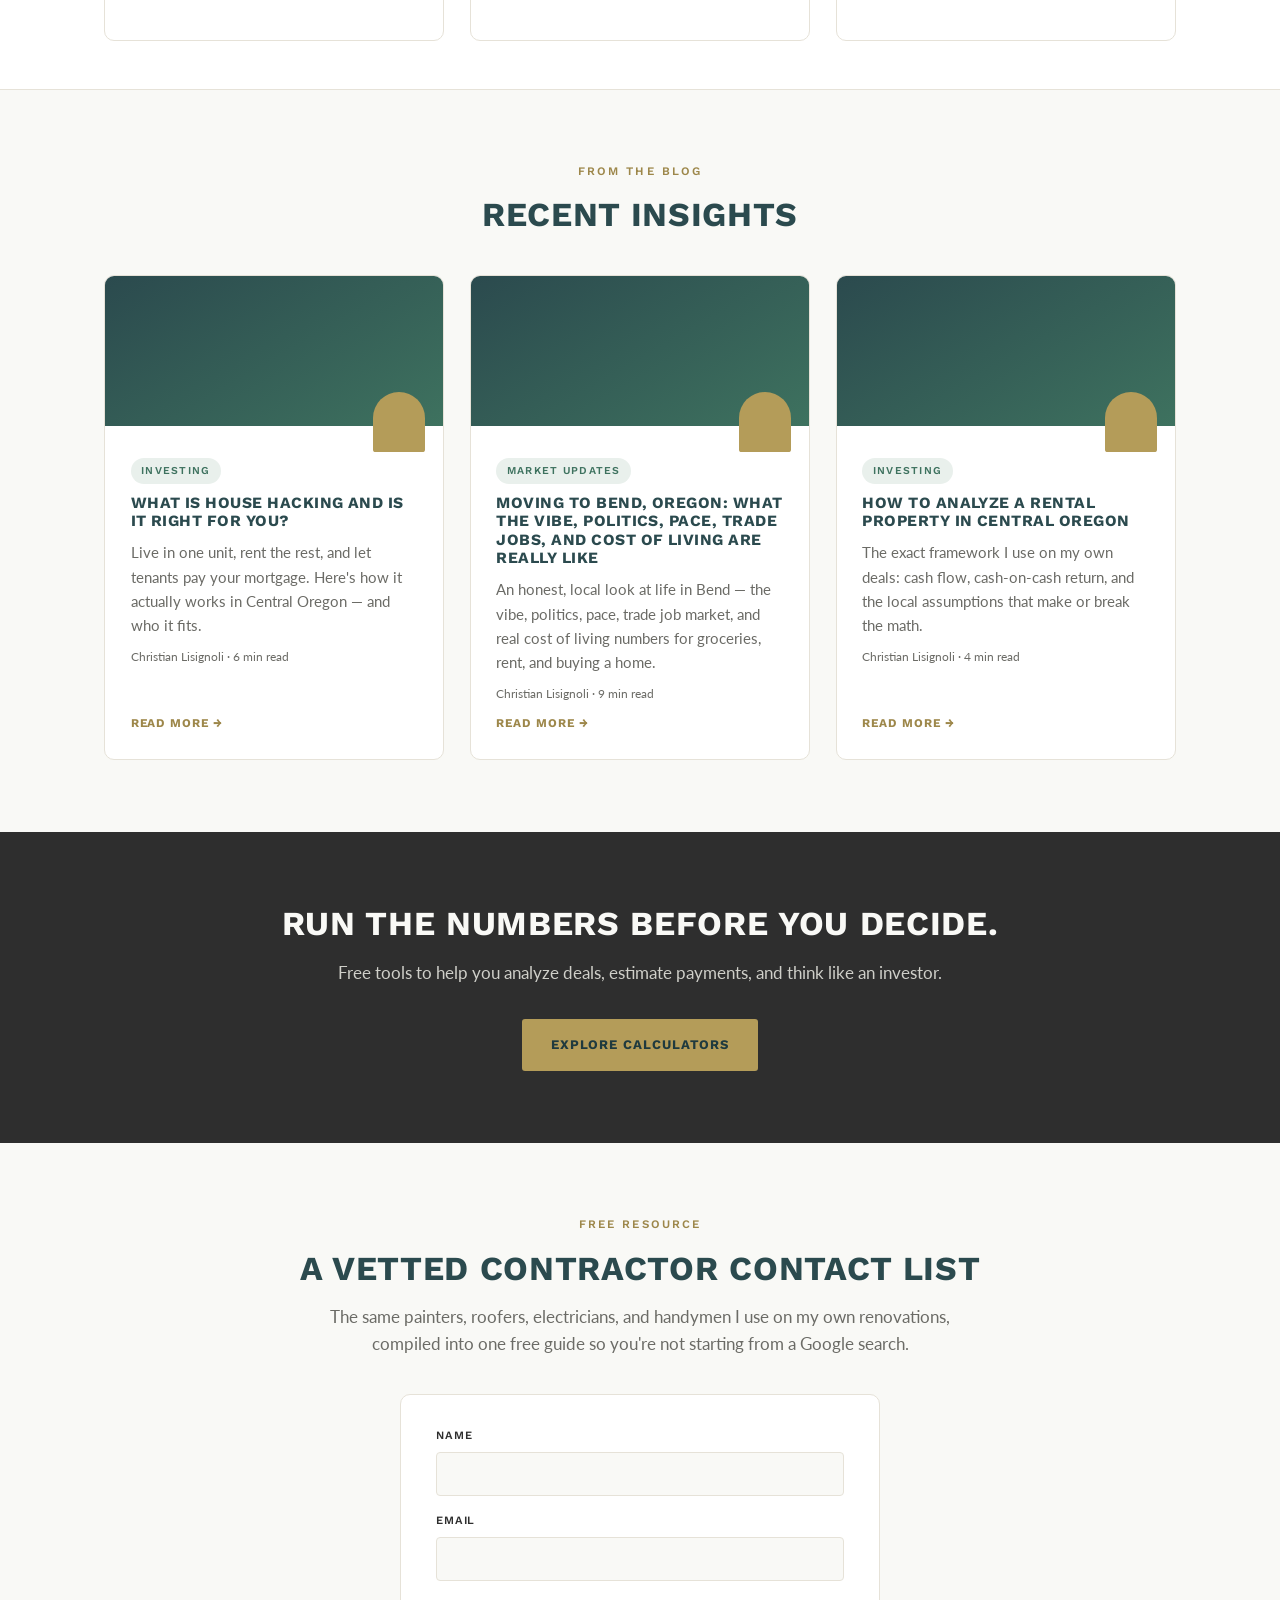
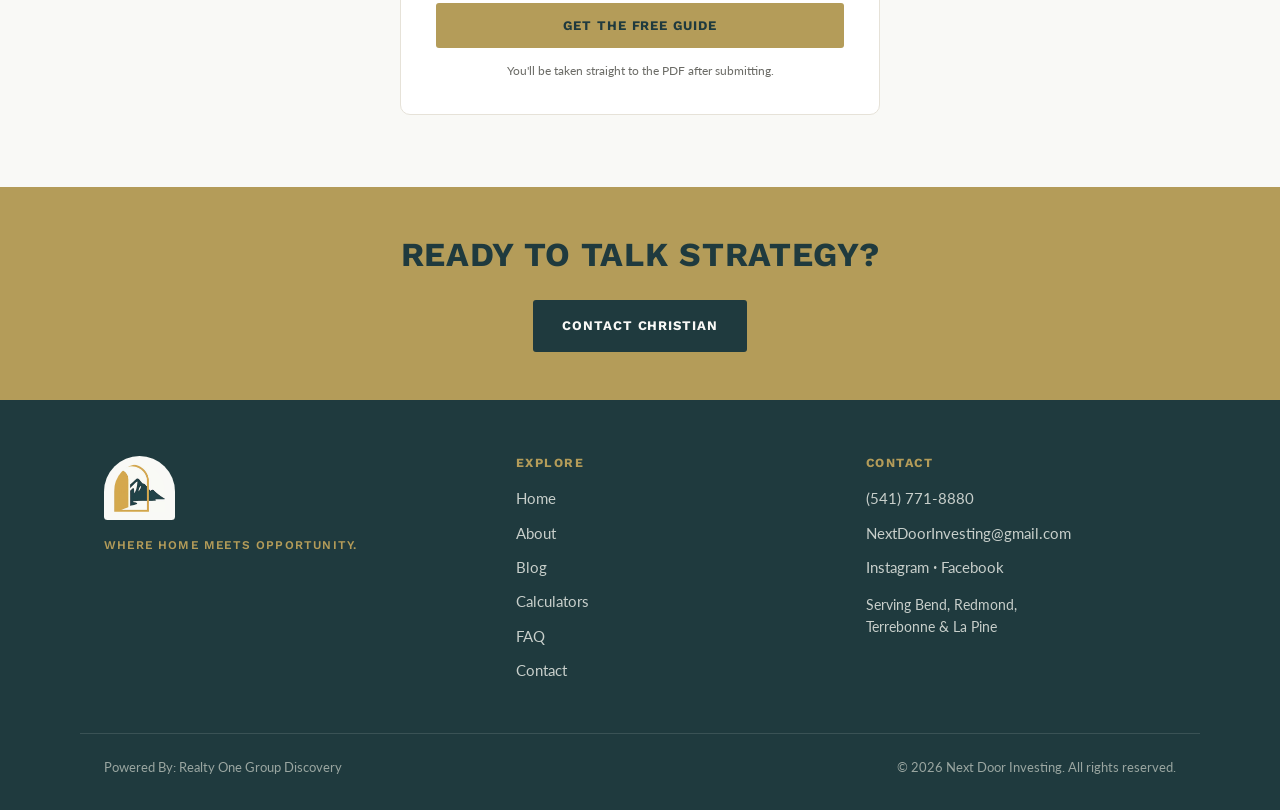
==== commit 28ae9329: "Update index.html Line 27 <link rel="icon" type="image/png" sizes="32x32" href="/assets/favicon-32x3" ====
--- a/index.html
+++ b/index.html
@@ -24,7 +24,7 @@
 <link rel="preconnect" href="https://fonts.gstatic.com" crossorigin>
 <link href="https://fonts.googleapis.com/css2?family=Work+Sans:wght@500;600;700;800&family=Lato:wght@300;400;700&display=swap" rel="stylesheet">
 <link rel="stylesheet" href="assets/site.css">
-
+<link rel="icon" type="image/png" sizes="32x32" href="/assets/favicon-32x32.png"/>
 </head>
   <script src="assets/booklet-form.js"></script>
 <body data-page="home" data-root="">
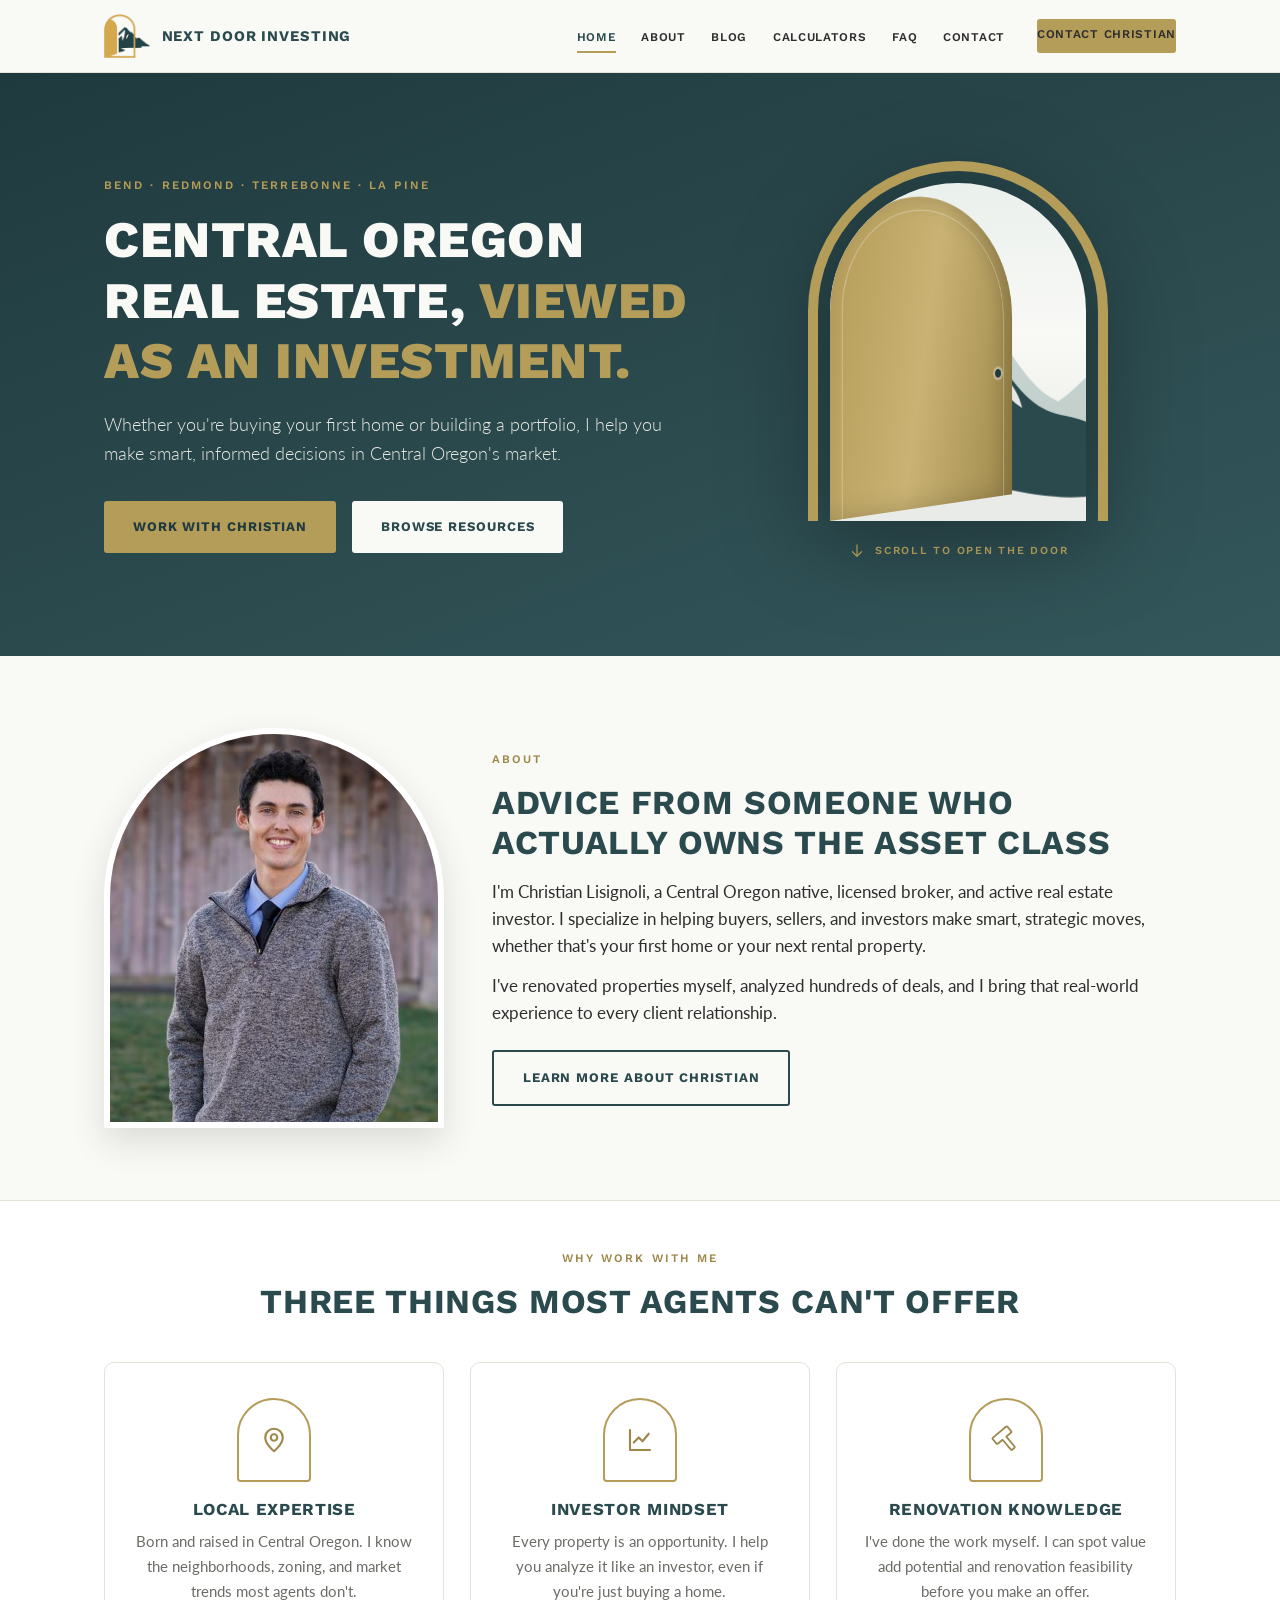
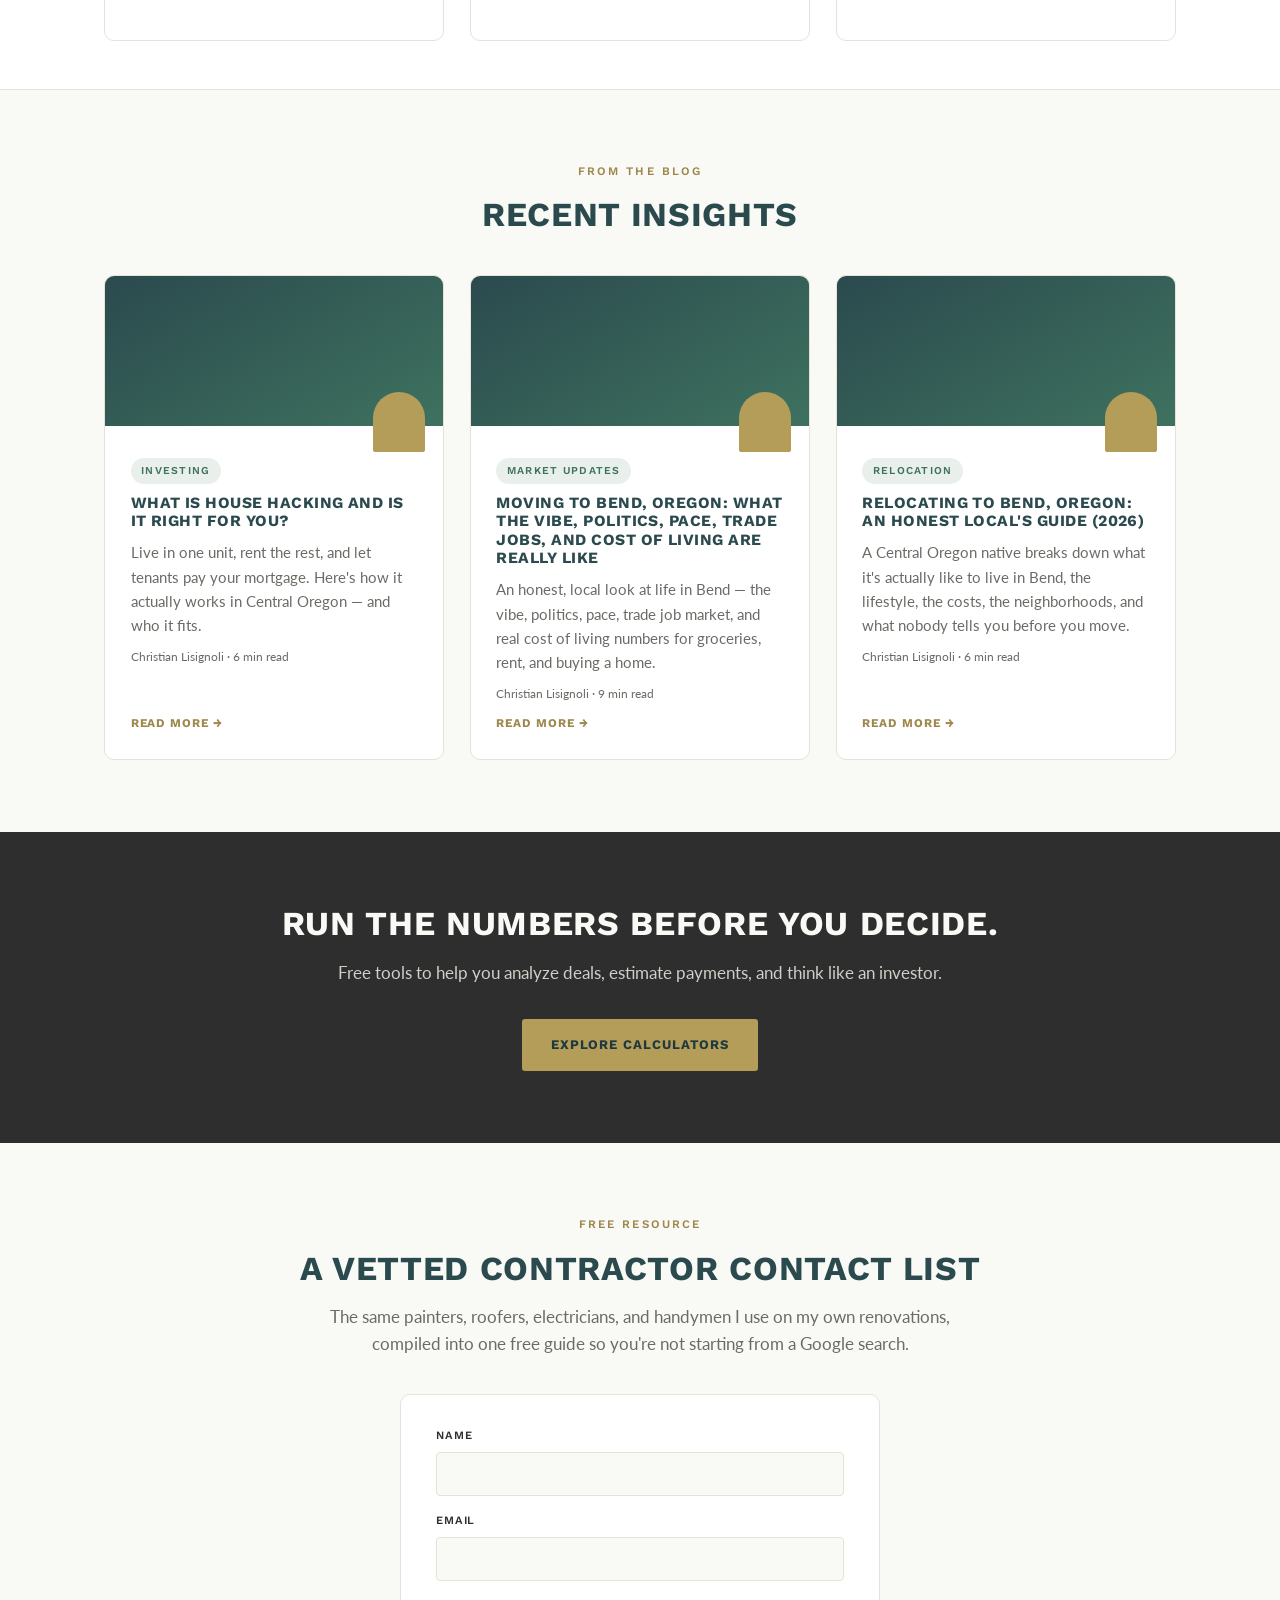
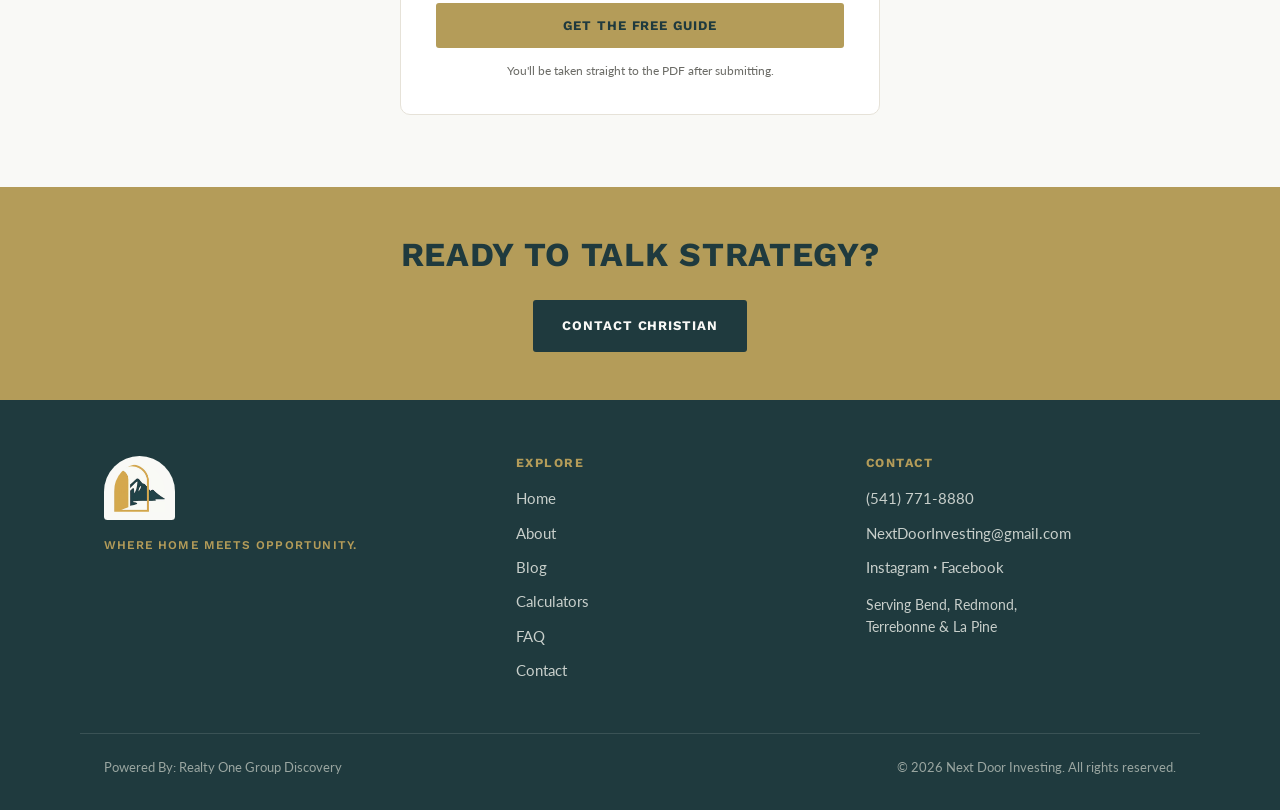
==== commit a9729418: "Update index.html line 120 added <div class="cards" id="homeBlogCards"></div> removed cards" ====
--- a/index.html
+++ b/index.html
@@ -117,35 +117,7 @@
         <span class="eyebrow">From the Blog</span>
         <h2>Recent Insights</h2>
       </div>
-      <div class="cards" id="homeBlogCards">
-  <div class="card">
-    <div class="card-img"></div>
-    <div class="card-body">
-      <span class="tag">Investing</span>
-      <h3>What Is House Hacking and Is It Right for You?</h3>
-      <p>Live in one unit, rent the rest, and let tenants pay your mortgage.</p>
-      <a class="more" href="blog/posts/house-hacking-101.html">Read More →</a>
-    </div>
-  </div>
-  <div class="card">
-    <div class="card-img"></div>
-    <div class="card-body">
-      <span class="tag">Market Updates</span>
-      <h3>Moving to Bend, Oregon: What It's Really Like</h3>
-      <p>An honest, local look at the vibe, pace, trade jobs, and cost of living.</p>
-      <a class="more" href="blog/posts/moving-to-bend-oregon-guide.html">Read More →</a>
-    </div>
-   </div>
-    <div class="card">
-    <div class="card-img"></div>
-    <div class="card-body">
-      <span class="tag">Investing</span>
-      <h3>How to Analyze a Rental Property in Central Oregon</h3>
-      <p>The exact framework I use on my own deals: cash flow, cash-on-cash return, and the local assumptions that make or break the math.</p>
-      <a class="more" href="blog/posts/how-to-analyze-a-rental-property-central-oregon.html">Read More →</a>
-    </div>
-  </div>
-</div>
+<div class="cards" id="homeBlogCards"></div>
     </div>
   </section>
 
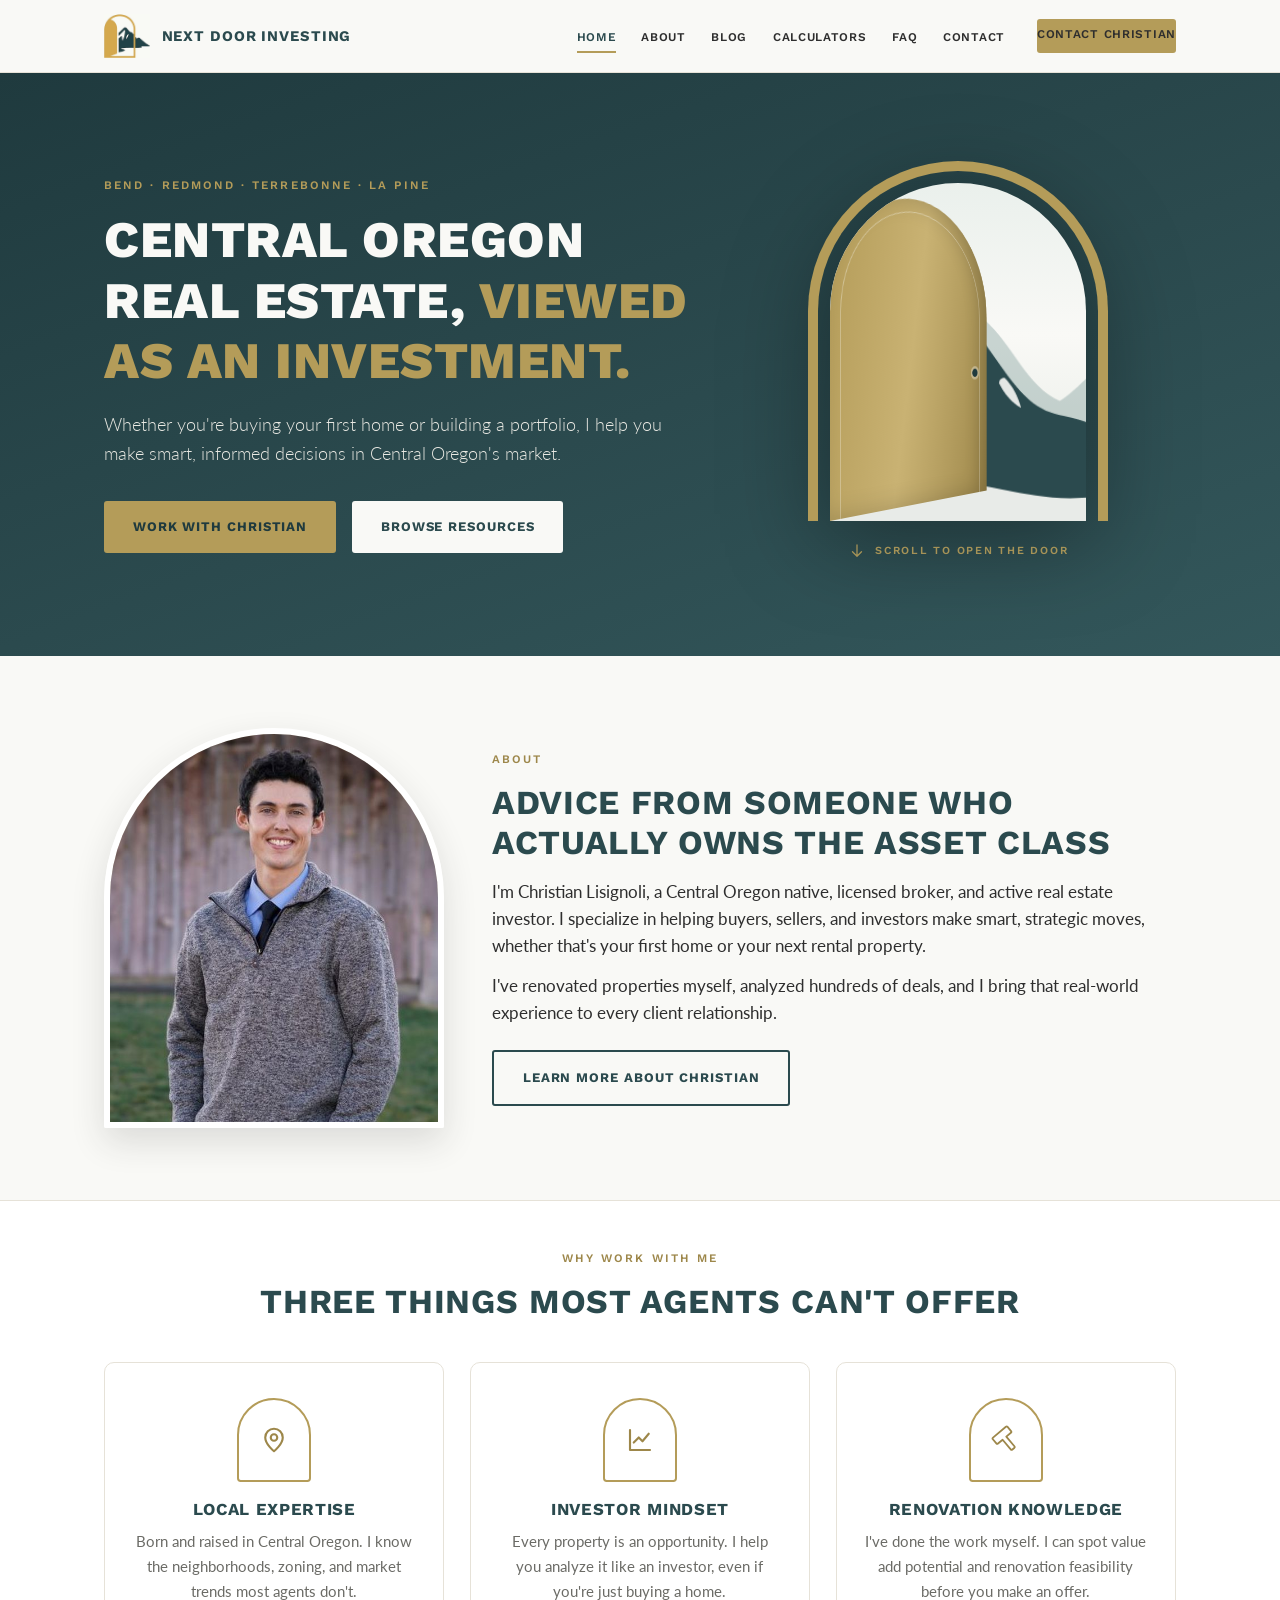
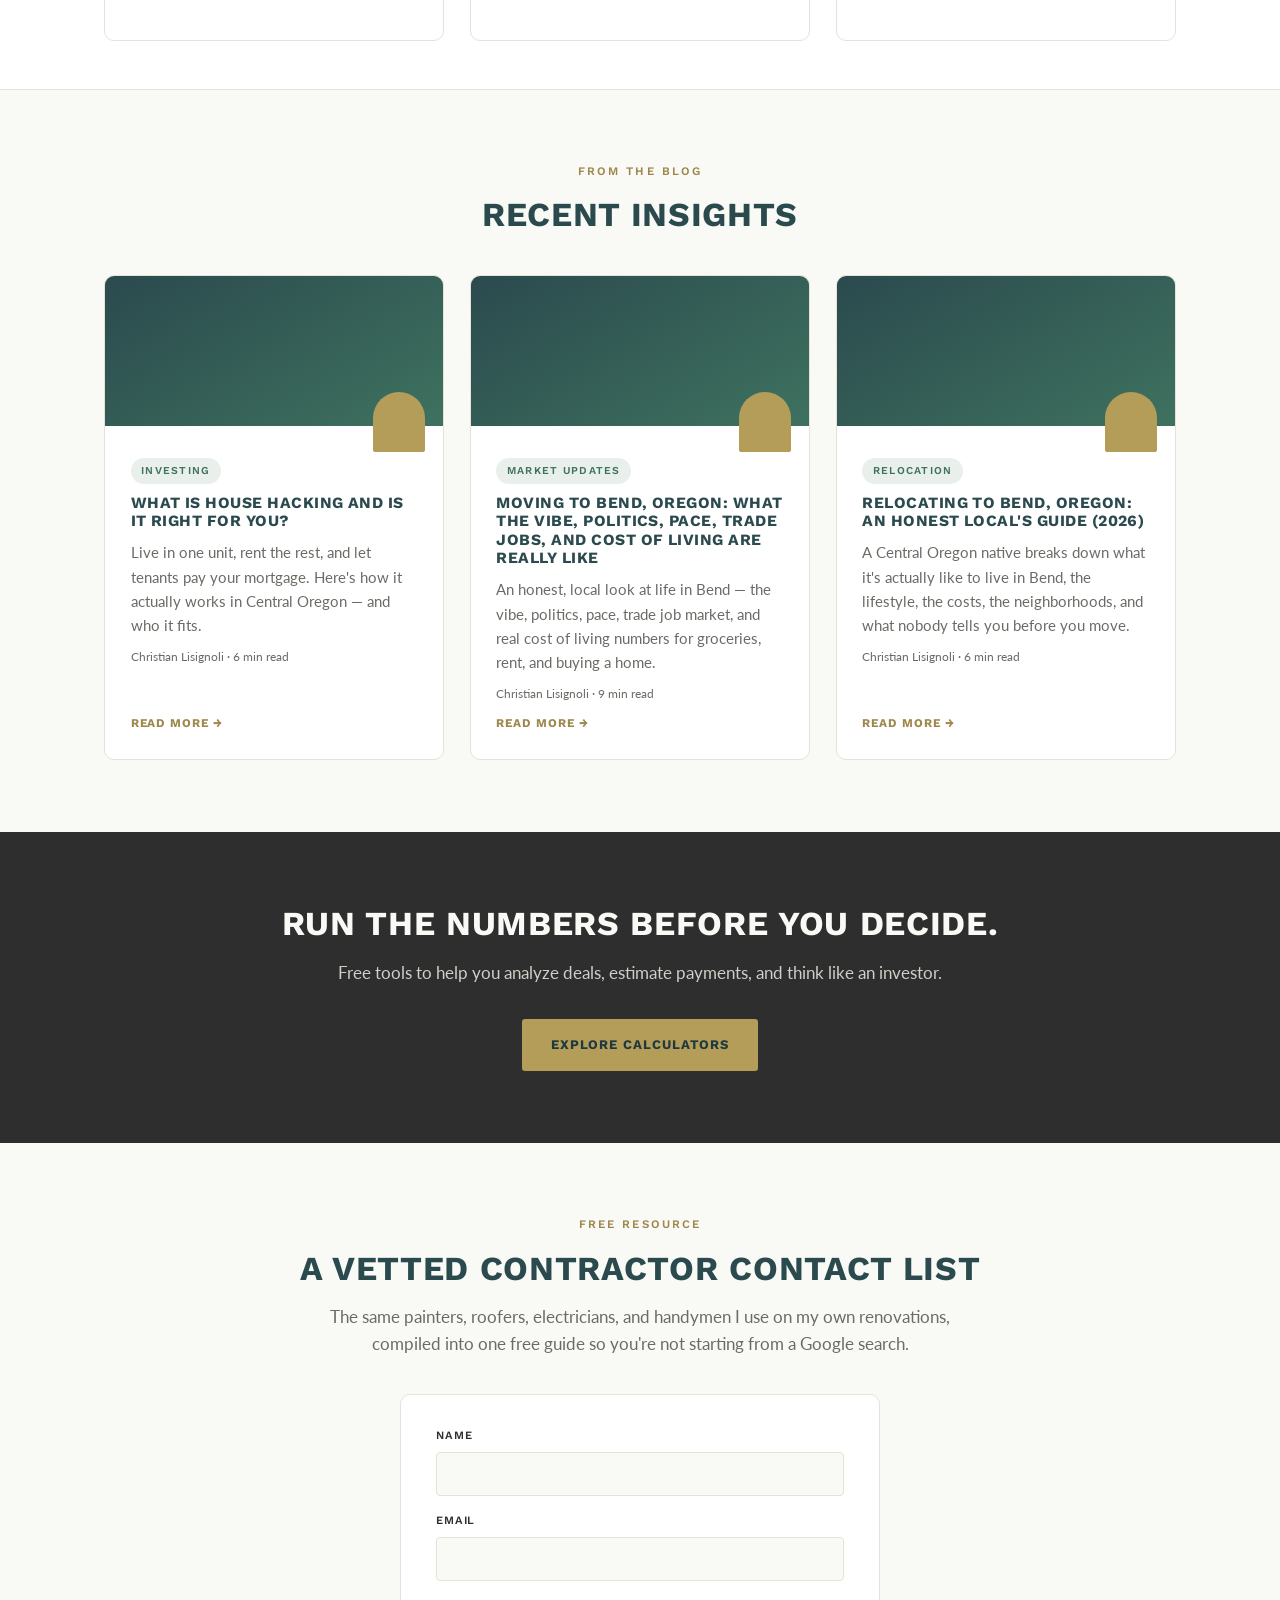
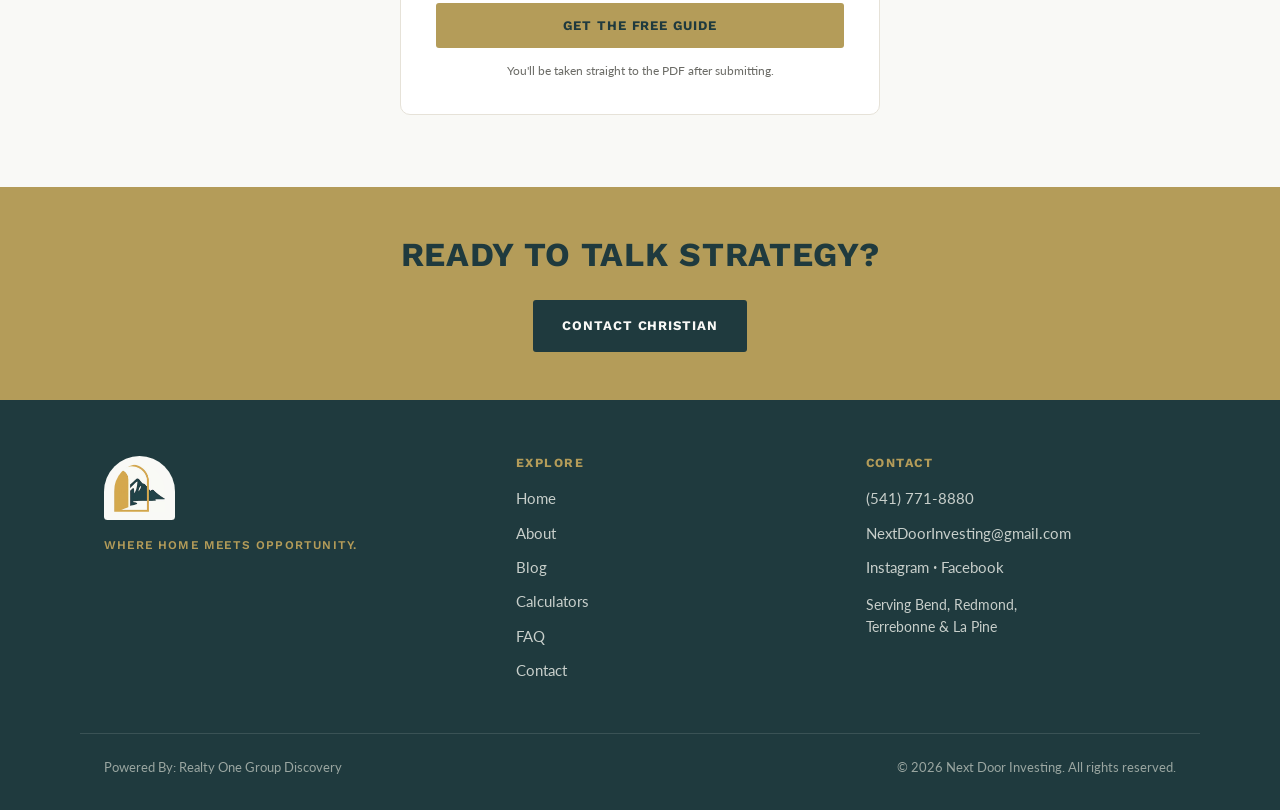
==== commit 5512d7d0: "Update index.html removed </head> from line 28" ====
--- a/index.html
+++ b/index.html
@@ -25,7 +25,6 @@
 <link href="https://fonts.googleapis.com/css2?family=Work+Sans:wght@500;600;700;800&family=Lato:wght@300;400;700&display=swap" rel="stylesheet">
 <link rel="stylesheet" href="assets/site.css">
 <link rel="icon" type="image/png" sizes="32x32" href="/assets/favicon-32x32.png"/>
-</head>
   <script src="assets/booklet-form.js"></script>
 <body data-page="home" data-root="">
 <a class="skip" href="#main">Skip to content</a>
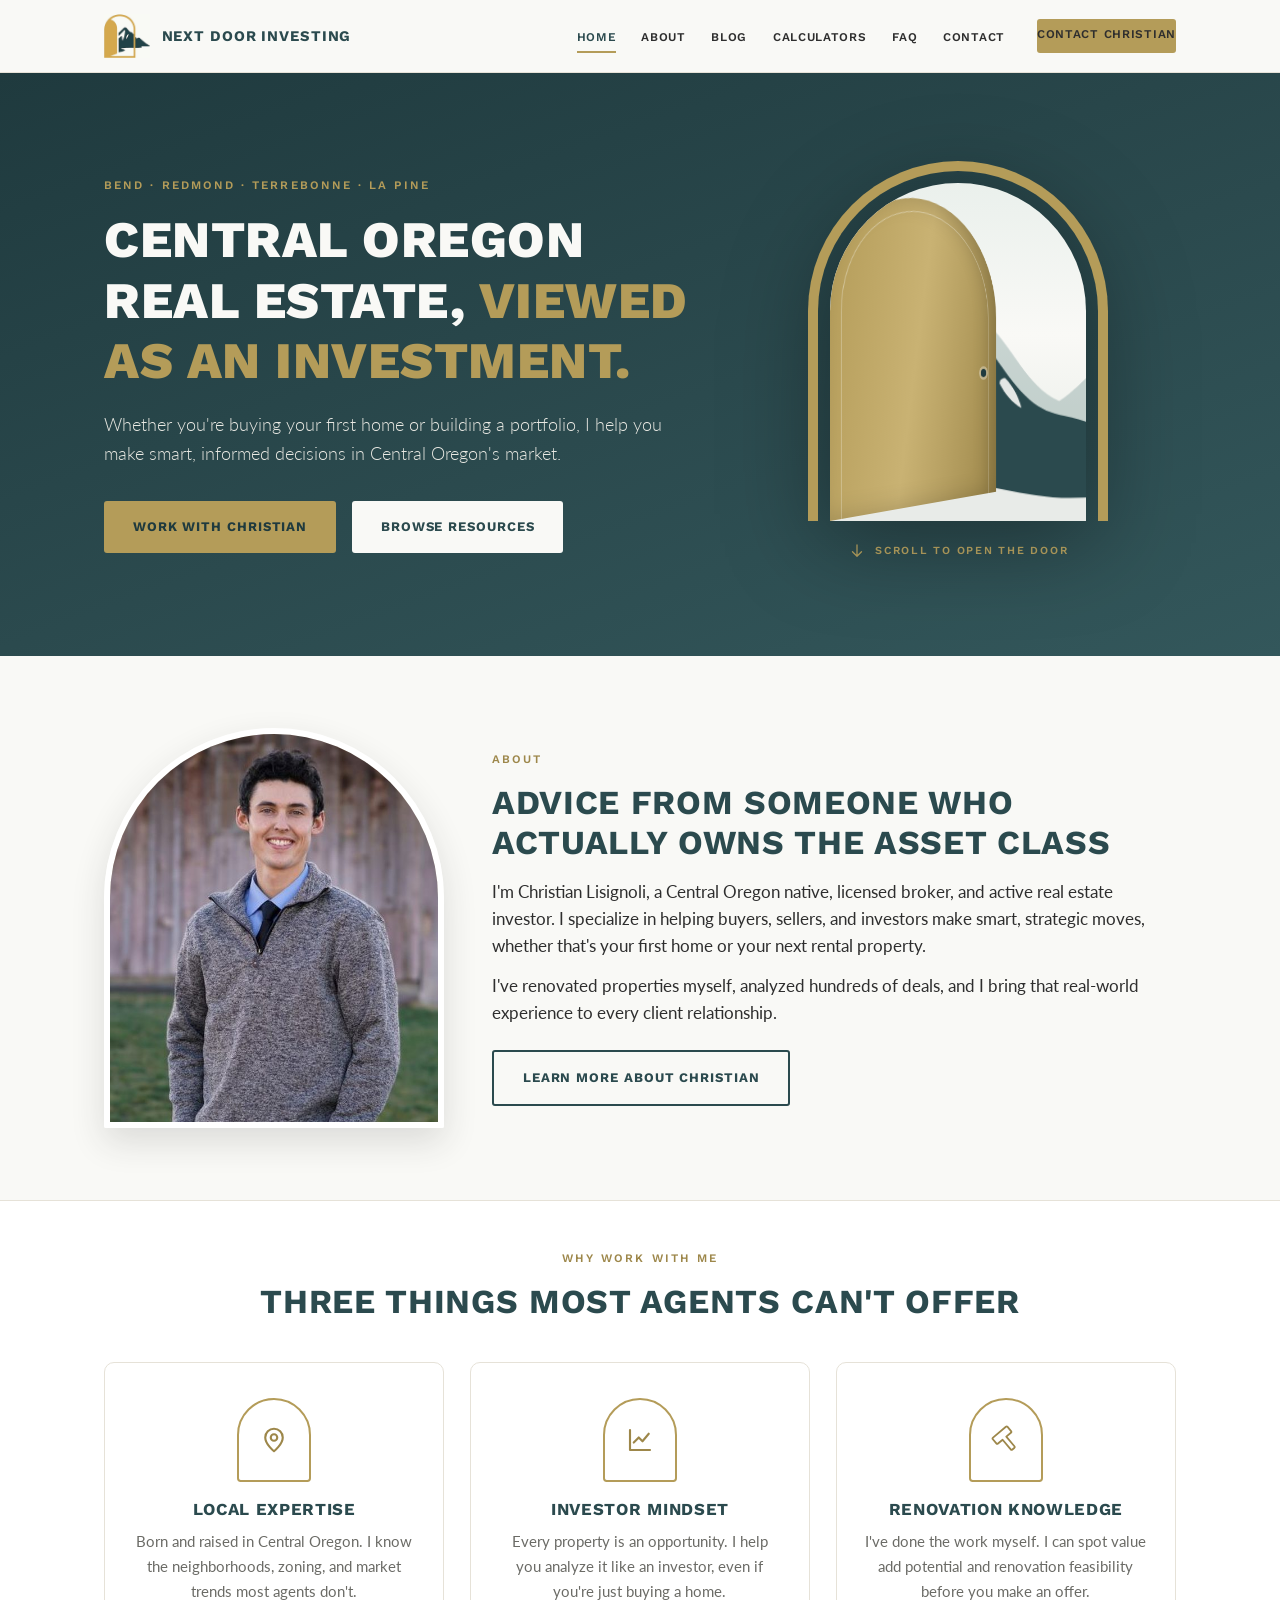
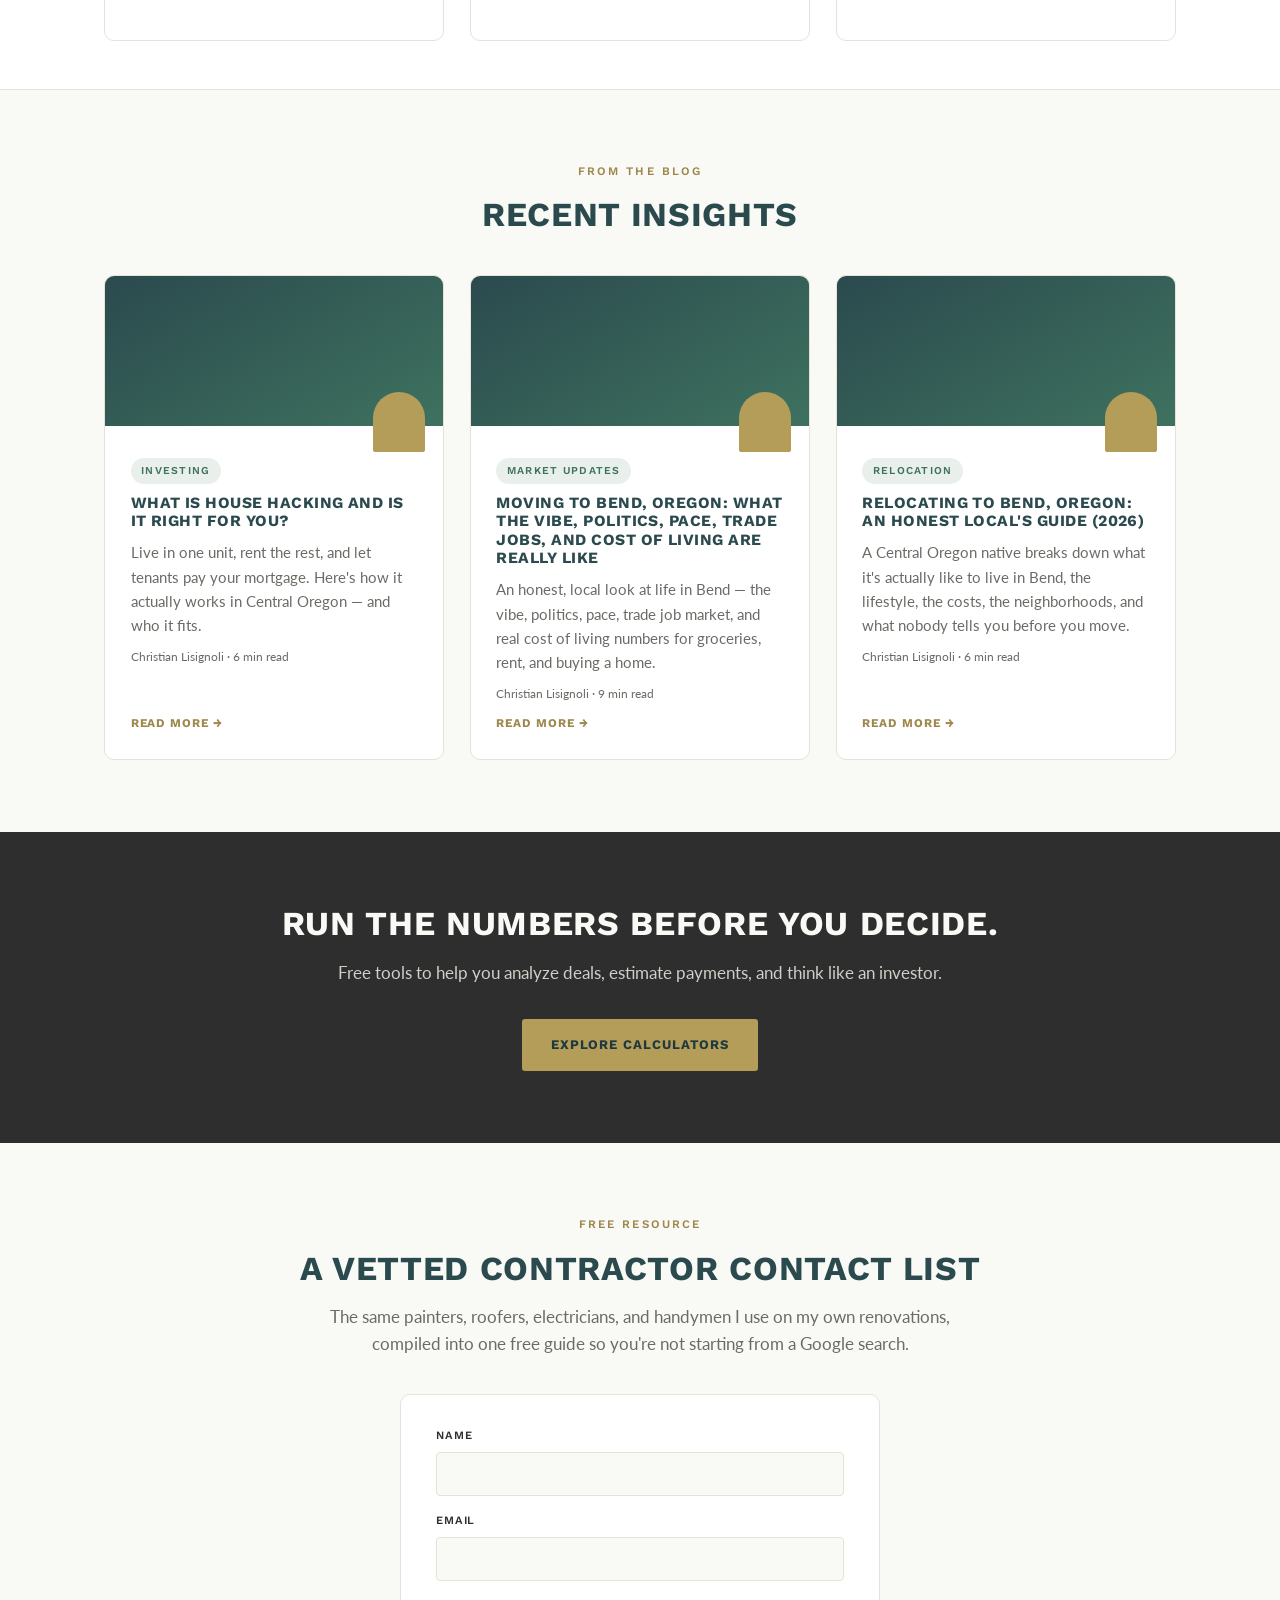
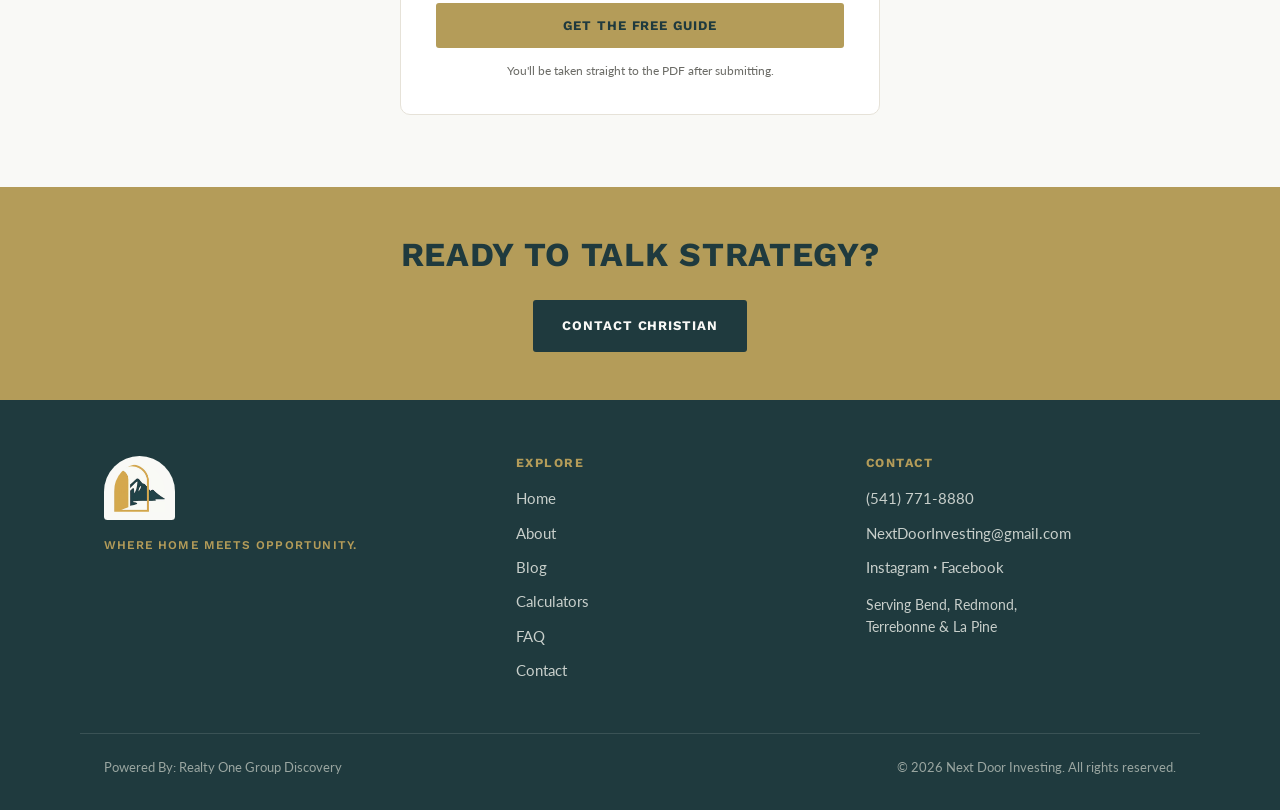
==== commit eb047968: "Update index.html re enter </head> line 28" ====
--- a/index.html
+++ b/index.html
@@ -25,6 +25,7 @@
 <link href="https://fonts.googleapis.com/css2?family=Work+Sans:wght@500;600;700;800&family=Lato:wght@300;400;700&display=swap" rel="stylesheet">
 <link rel="stylesheet" href="assets/site.css">
 <link rel="icon" type="image/png" sizes="32x32" href="/assets/favicon-32x32.png"/>
+</head>
   <script src="assets/booklet-form.js"></script>
 <body data-page="home" data-root="">
 <a class="skip" href="#main">Skip to content</a>
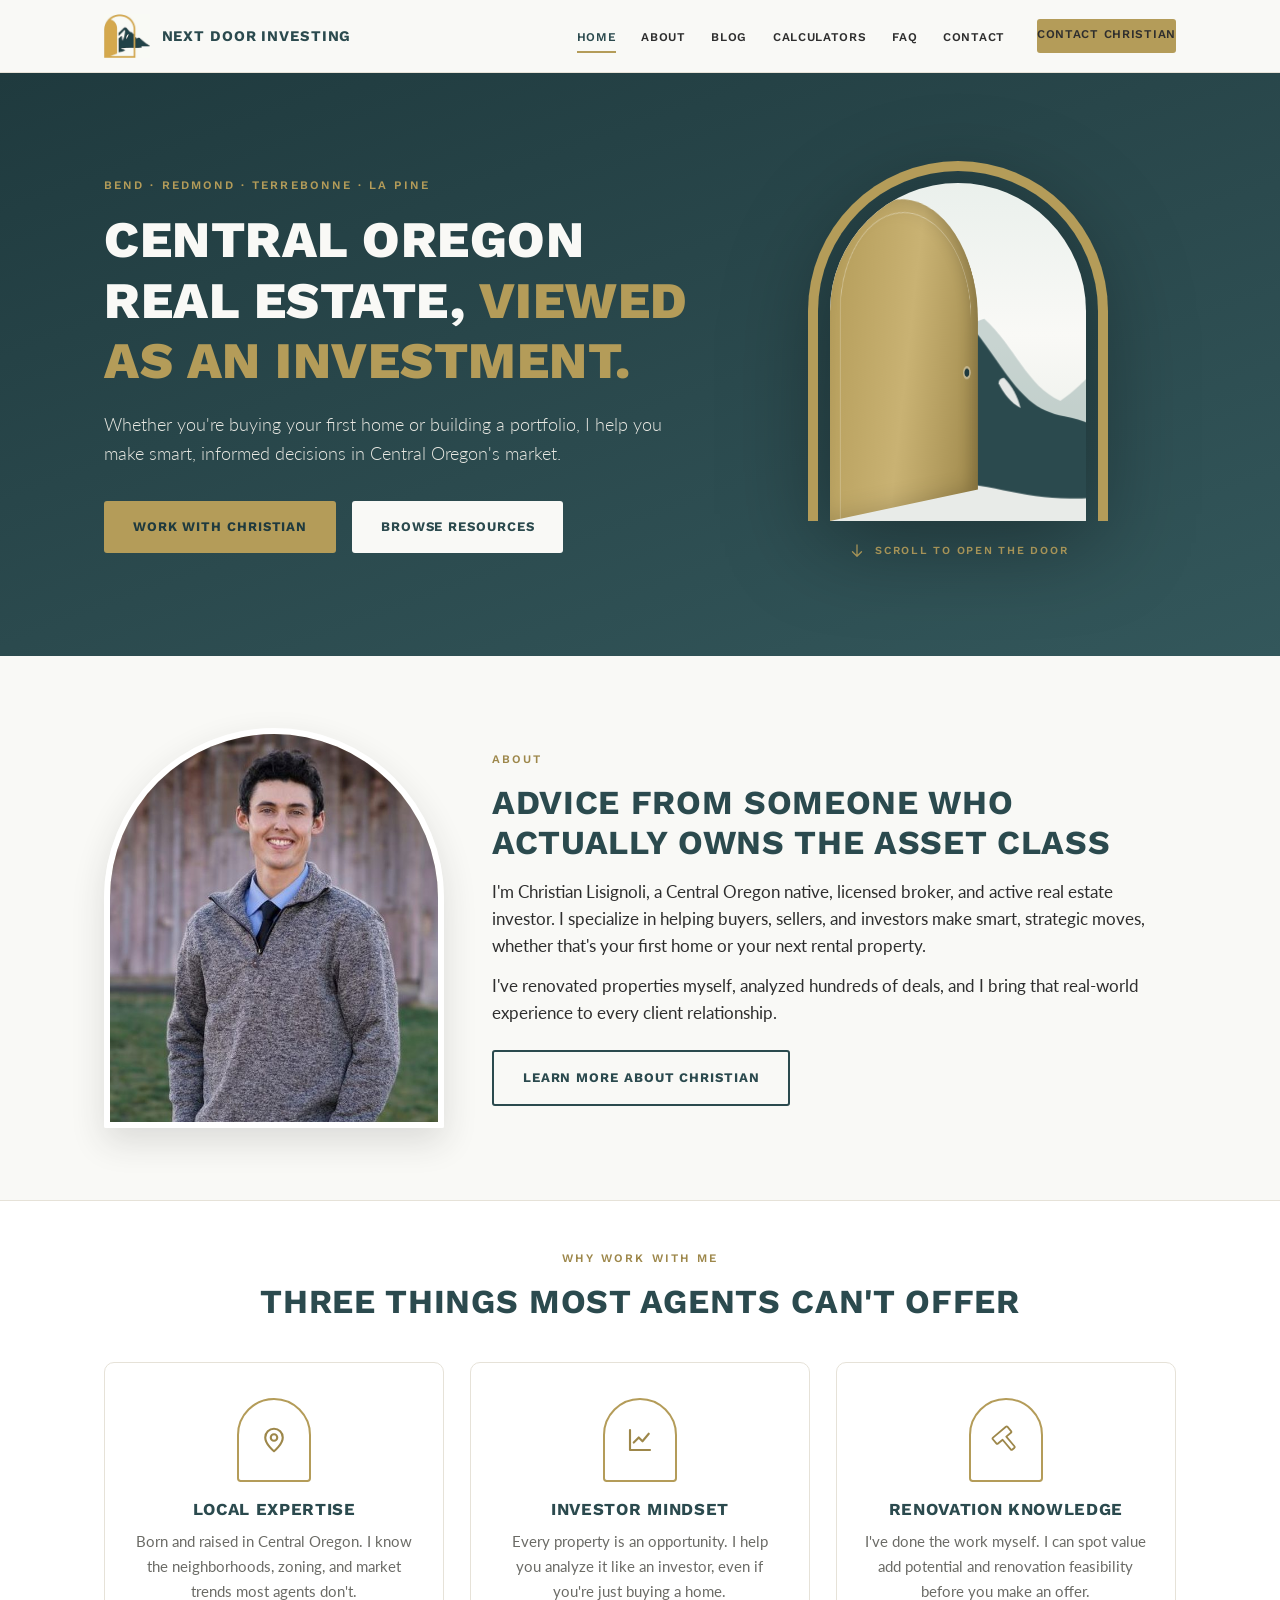
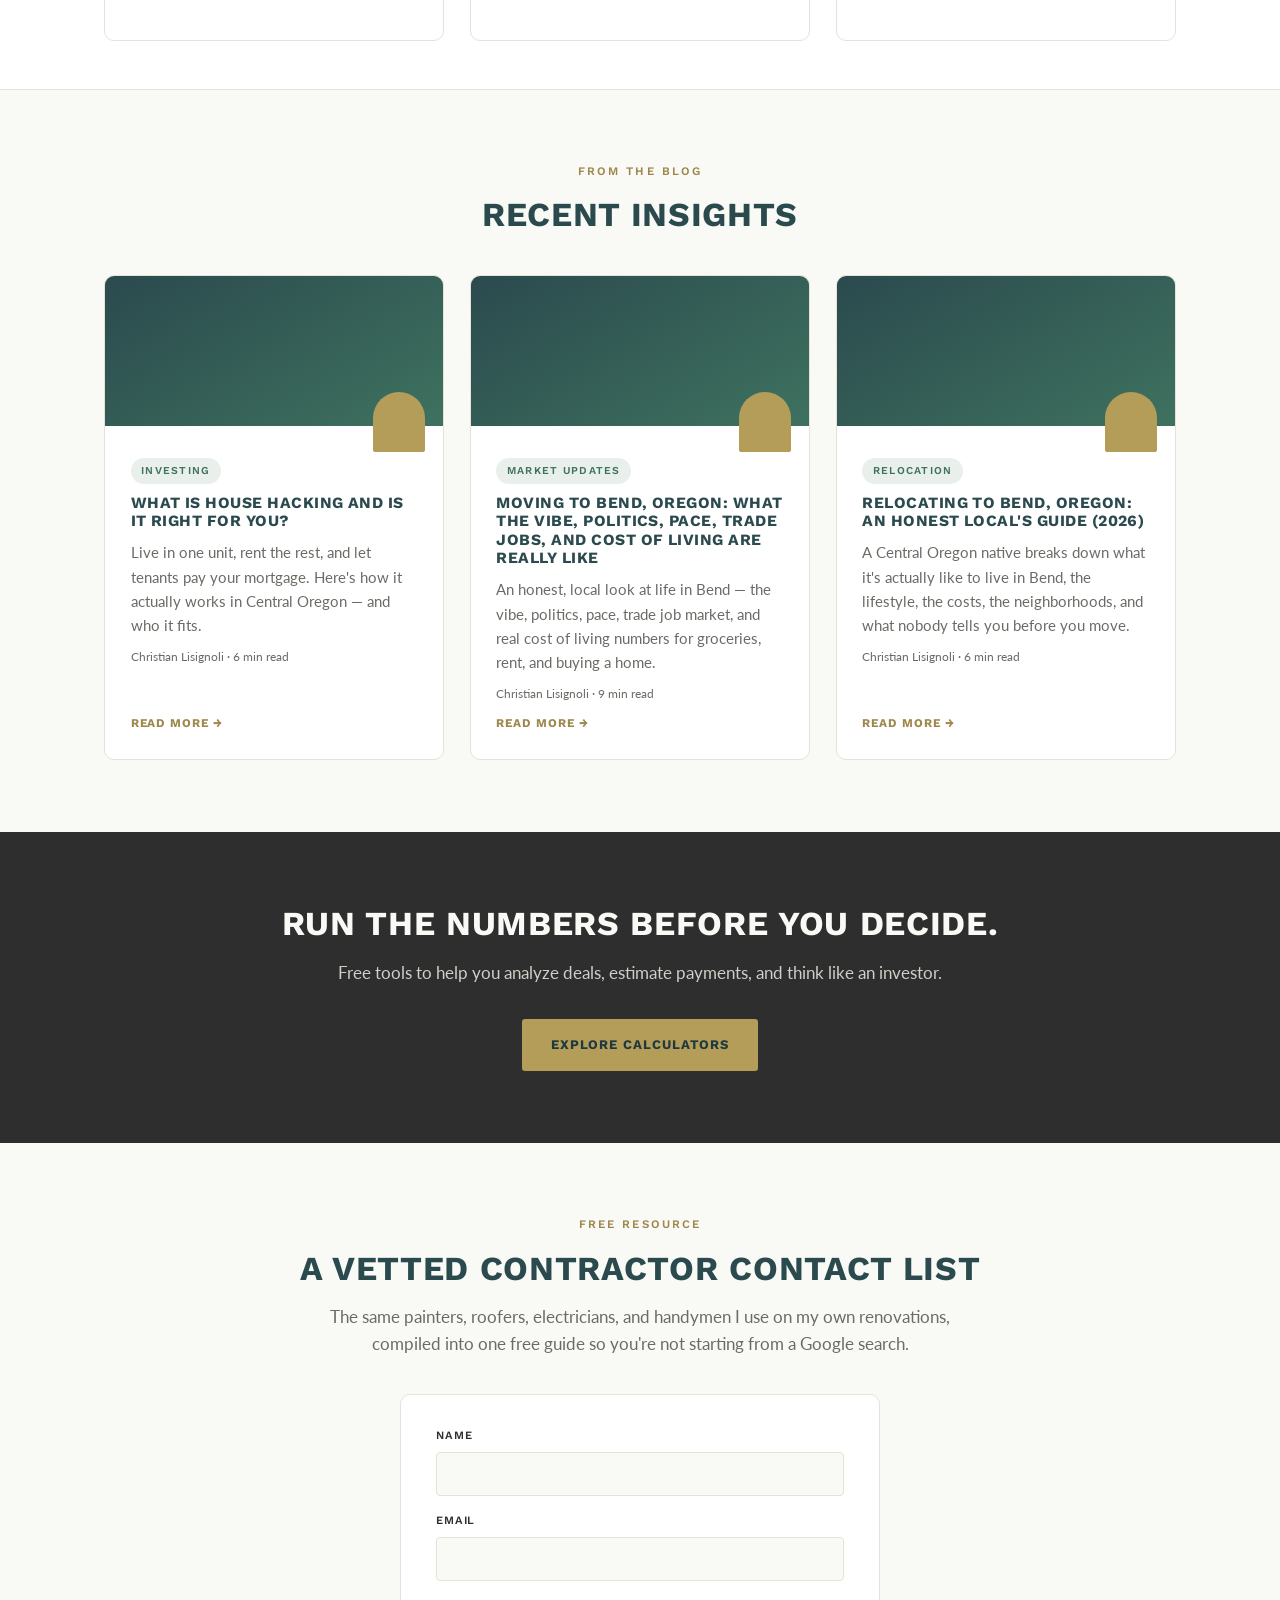
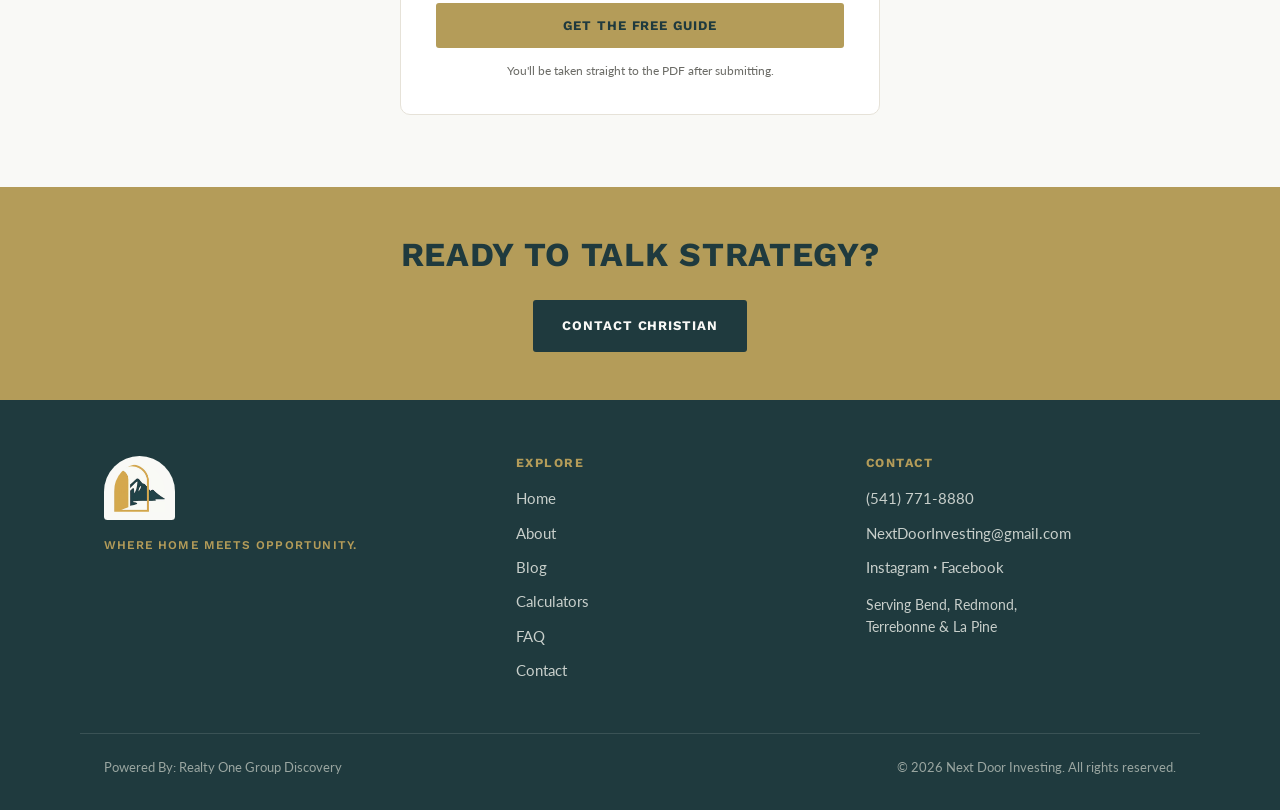
==== commit e4479c5c: "Update index.html" ====
--- a/index.html
+++ b/index.html
@@ -26,7 +26,7 @@
 <link rel="stylesheet" href="assets/site.css">
 <link rel="icon" type="image/png" sizes="32x32" href="/assets/favicon-32x32.png"/>
 </head>
-  <script src="assets/booklet-form.js"></script>
+ 
 <body data-page="home" data-root="">
 <a class="skip" href="#main">Skip to content</a>
 <svg width="0" height="0" style="position:absolute" aria-hidden="true">
@@ -176,6 +176,7 @@
 const featured = POSTS.slice(0,3);
 document.getElementById('homeBlogCards').innerHTML = featured.map(postCardHome).join('');
 </script>
+<script src="assets/booklet-form.js"></script>
 <script src="assets/door-animation.js"></script>
 </body>
 </html>
